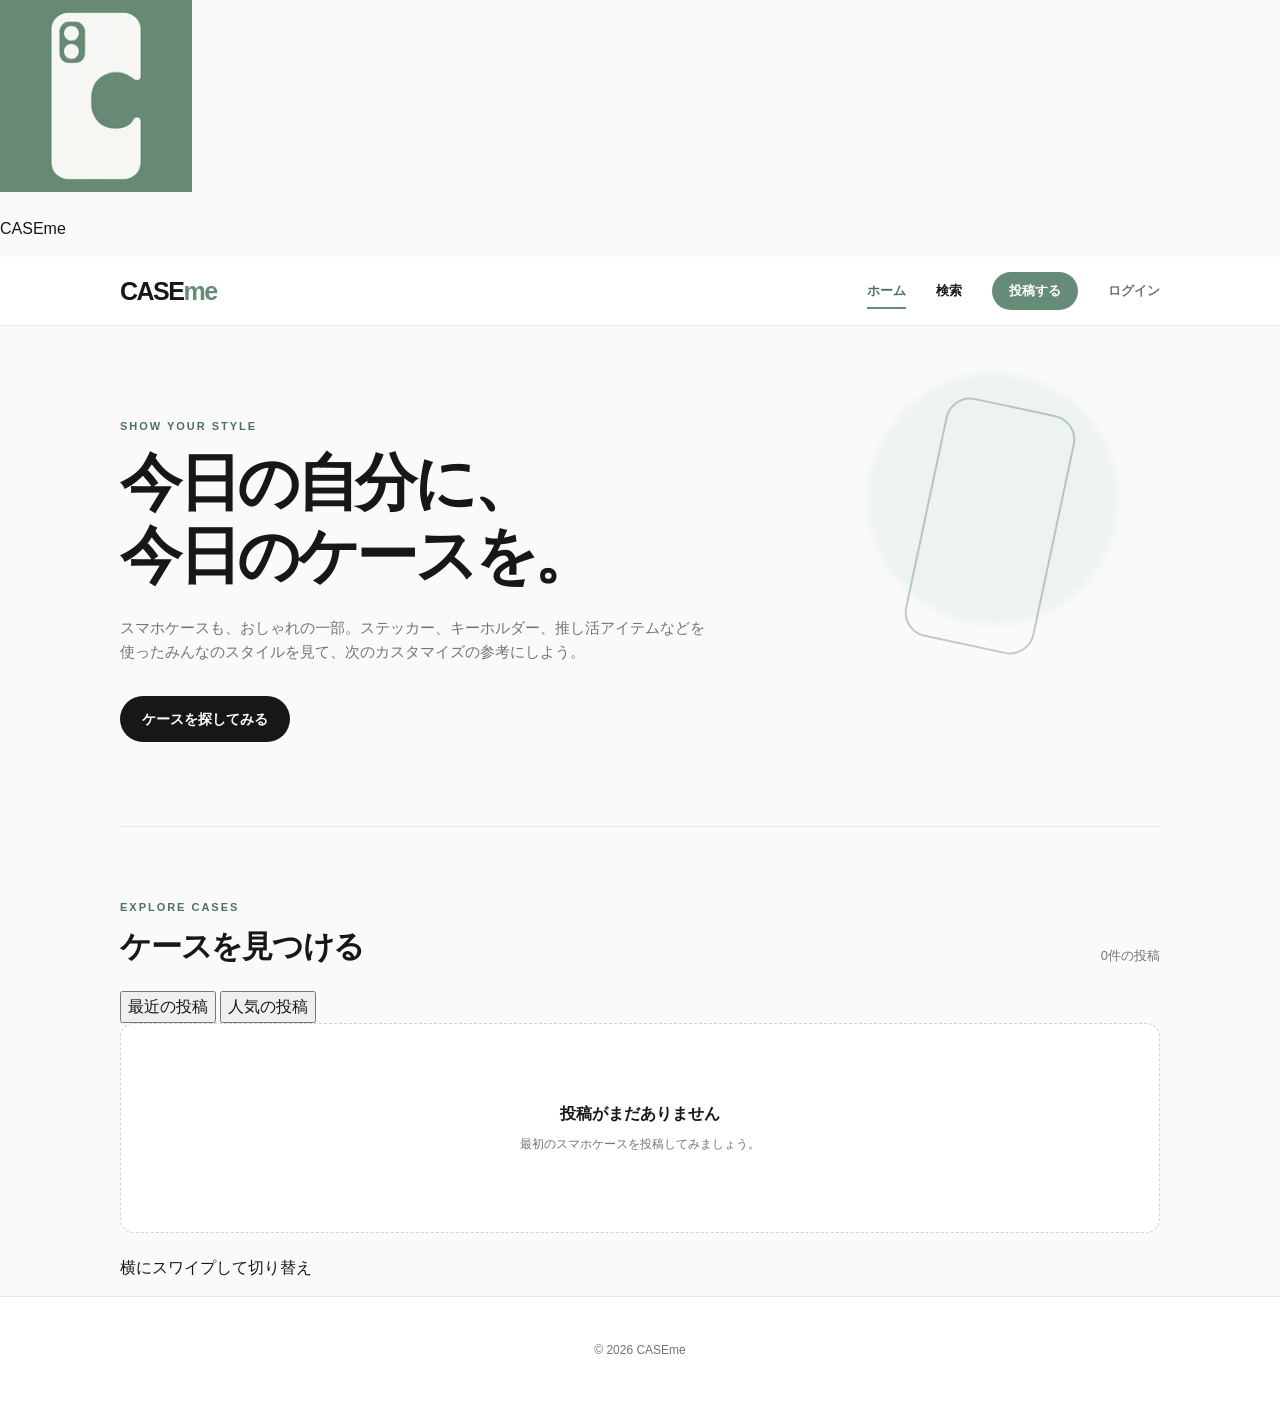
==== index.html @ b5e11f64 "Update index.html for photo-first home and multiple images" ====
<!DOCTYPE html>
<html lang="ja">
<head>
  <meta charset="UTF-8">

  <!-- スマートフォンでも適切な大きさで表示するための設定 -->
  <meta name="viewport" content="width=device-width, initial-scale=1.0">

  <meta
    name="description"
    content="CASEmeは、カスタマイズしたスマホケースを投稿・共有できるサービスです。"
  >

  <title>CASEme | スマホケースを見つけよう</title>

  <meta name="theme-color" content="#6c8875">
  <link rel="icon" href="favicon.ico" sizes="any">
  <link rel="icon" type="image/png" sizes="32x32" href="caseme-icons/favicon-32.png">
  <link rel="apple-touch-icon" sizes="180x180" href="caseme-icons/apple-touch-icon.png">
  <link rel="manifest" href="site.webmanifest">

  <!-- デザインを設定するCSSファイルを読み込みます -->
  <link rel="stylesheet" href="style.css?v=5">
</head>

<body class="home-page">
  <div id="app-splash" class="app-splash" aria-hidden="true">
    <div class="app-splash-brand">
      <img
        class="app-splash-icon"
        src="caseme-icons/caseme-icon-192.png"
        alt=""
      >
      <p class="app-splash-logo">CASE<span>me</span></p>
    </div>
  </div>
<!-- ページ上部のヘッダー -->
  <header class="site-header">
    <div class="header-inner">

      <!-- ロゴリンク -->
      <a
        href="index.html"
        class="logo"
        aria-label="CASEme ホーム"
      >
        CASE<span>me</span>
      </a>

      <nav class="header-nav" aria-label="メインメニュー">
       <a href="index.html" aria-current="page">ホーム</a>
       <a href="search.html">検索</a>
        <a href="post.html" class="header-post-button">
          投稿する
        </a>

        <a
          href="profile.html"
          id="profile-link"
          class="profile-link"
          hidden
        >
          プロフィール
        </a>

        <!-- 通知メニュー -->
        <div
          id="header-notification-menu"
          class="header-notification-menu"
          hidden
        >
          <button
            type="button"
            id="header-notification-button"
            class="header-notification-button"
            aria-label="通知一覧を開く"
            aria-expanded="false"
          >
            <span class="notification-icon" aria-hidden="true">
              <svg class="bell-icon" xmlns="http://www.w3.org/2000/svg" viewBox="0 0 24 24" fill="none" stroke="currentColor" stroke-width="2" stroke-linecap="round" stroke-linejoin="round">
                <path d="M18 8A6 6 0 0 0 6 8c0 7-3 9-3 9h18s-3-2-3-9"></path>
                <path d="M13.73 21a2 2 0 0 1-3.46 0"></path>
              </svg>
            </span>
            <span id="notification-badge" class="notification-badge" hidden>0</span>
          </button>

          <div
            id="notification-dropdown"
            class="notification-dropdown"
          >
            <div class="notification-dropdown-header">
              <h2>通知</h2>
              <button
                type="button"
                id="notification-clear-button"
                class="notification-clear-button"
              >
                すべて既読にする
              </button>
            </div>
            <div id="notification-list" class="notification-list"></div>
            <p
              id="notification-status"
              class="notification-status"
              role="status"
              aria-live="polite"
            ></p>
          </div>
        </div>

        <div
  id="header-profile-menu"
  class="header-profile-menu"
  hidden
>
  <button
    type="button"
    id="header-profile-button"
    class="header-profile-button"
    aria-label="プロフィールメニューを開く"
    aria-expanded="false"
  >
    <span
      id="header-profile-avatar"
      class="header-profile-avatar"
      aria-hidden="true"
    >
      C
    </span>
  </button>

  <div
    id="header-profile-dropdown"
    class="header-profile-dropdown"
    hidden
  >
    <a id="header-my-profile-link" href="user.html">
      自分のプロフィール
    </a>

    <a href="profile.html">
      プロフィール変更
    </a>

    <a href="favorites.html">
      お気に入り一覧
    </a>

    <button
  type="button"
  id="header-menu-logout-button"
  class="header-menu-logout-button"
>
  ログアウト
</button>

  </div>
</div>

        <a
          href="auth.html"
          id="auth-link"
          class="auth-link"
        >
          ログイン
        </a>

        <button
          type="button"
          id="logout-button"
          class="logout-button"
          hidden
        >
          ログアウト
        </button>
      </nav>
    </div>
  </header>

  <main>
    <!-- サービスの紹介部分 -->
    <section class="hero">
      <div class="hero-content">
        <p class="hero-label">SHOW YOUR STYLE</p>

        <h1>
          今日の自分に、<br>
        今日のケースを。
        </h1>

        <p class="hero-description">
          スマホケースも、おしゃれの一部。ステッカー、キーホルダー、推し活アイテムなどを使ったみんなのスタイルを見て、次のカスタマイズの参考にしよう。
        </p>

        <a href="search.html" class="hero-button">ケースを探してみる</a>
      </div>
    </section>

    <!-- ハッシュタグの絞り込み部分 -->
    <section id="tags" class="tag-section">
      <div class="section-heading">
        <div>
          <p class="section-label">DISCOVER</p>
          <h2>ハッシュタグから探す</h2>
        </div>
      </div>


      <div class="tag-list" aria-label="ハッシュタグ一覧">
        <button type="button" class="tag-button active" data-tag="all">
          すべて
        </button>
      </div>

            <!-- キーワード検索 -->
      <div class="search-area">
        <label for="post-search" class="search-label">
          投稿を検索
        </label>

        <div class="search-input-wrapper">
          <span class="search-icon" aria-hidden="true">
            ⌕
          </span>

          <input
            type="search"
            id="post-search"
            class="post-search"
            placeholder="タイトル、タグ、機種、アイテムから検索"
            autocomplete="off"
          >

          <button
            type="button"
            id="clear-search-button"
            class="clear-search-button"
            aria-label="検索文字を消去"
            hidden
          >
            ×
          </button>
        </div>
      </div>

        <!-- 端末による絞り込み -->
      <div class="device-filter-area">
        <label for="device-filter">
          端末
        </label>

        <select
          id="device-filter"
          class="device-filter"
        >
          <option value="all">すべての端末</option>
          <option value="iPhone">iPhone</option>
          <option value="Android">Android</option>
          <option value="その他">その他</option>
        </select>
      </div>

    </section>

    <!-- 最近・人気の投稿を横に切り替えるホームフィード -->
    <section id="posts" class="posts-section home-feed-section">
      <div class="section-heading">
        <div>
          <p class="section-label">EXPLORE CASES</p>
          <h2>ケースを見つける</h2>
        </div>

        <div class="post-list-controls">
          <p class="post-count">0件の投稿</p>
        </div>
      </div>

      <div class="home-feed-tabs" role="tablist" aria-label="投稿の並び順">
        <button
          type="button"
          id="recent-feed-tab"
          class="home-feed-tab active"
          role="tab"
          aria-selected="true"
          aria-controls="recent-feed-panel"
        >
          最近の投稿
        </button>
        <button
          type="button"
          id="popular-feed-tab"
          class="home-feed-tab"
          role="tab"
          aria-selected="false"
          aria-controls="popular-feed-panel"
        >
          人気の投稿
        </button>
      </div>

      <div id="home-feed-carousel" class="home-feed-carousel">
        <section
          id="recent-feed-panel"
          class="home-feed-panel"
          role="tabpanel"
          aria-labelledby="recent-feed-tab"
        >
          <div class="post-grid"></div>

          <div
            id="empty-post-message"
            class="empty-post-message"
            hidden
          >
            <p class="empty-post-title">投稿がまだありません</p>
            <p class="empty-post-description">
              最初のスマホケースを投稿してみましょう。
            </p>
          </div>
        </section>

        <section
          id="popular-feed-panel"
          class="home-feed-panel"
          role="tabpanel"
          aria-labelledby="popular-feed-tab"
        >
          <div id="popular-post-grid" class="post-grid popular-post-grid"></div>

          <p
            id="popular-posts-status"
            class="feed-status"
            role="status"
            aria-live="polite"
          ></p>
        </section>
      </div>

      <p class="home-feed-swipe-hint">
        横にスワイプして切り替え
      </p>
    </section>

    <!-- 投稿フォーム部分 -->
    <section id="post-form" class="form-section">
      <div class="section-heading">
        <div>
          <p class="section-label">SHARE YOUR CASE</p>
          <h2>スマホケースを投稿する</h2>
        </div>
      </div>

      <p class="form-introduction">
  あなたのスマホケースと、カスタマイズの情報を共有しましょう。
</p>

<form id="case-form" class="case-form">
  <!-- 画像選択 -->
  <div class="form-group form-group-full">
    <label for="case-image">
      スマホケースの画像（最大5枚）
      <span class="required-label">必須</span>
    </label>

    <div class="image-upload-area">
  <input
    type="file"
    id="case-image"
    name="caseImage"
    accept="image/png, image/jpeg, image/webp"
    multiple
    required
  >

  <!-- 選択した画像をここに表示します -->
  <div id="image-preview-area" class="image-preview-area">
    <p id="image-preview-message">
      選択した画像がここに表示されます
    </p>

    <div
      id="image-preview-list"
      class="image-preview-list"
      hidden
    ></div>
  </div>
</div>

<p class="input-note">
  JPG、PNG、WebP形式を最大5枚まで選択できます。1枚目が一覧の表紙になります。
  自分で撮影した画像など、投稿する権利のある画像を使用してください。
</p>
  </div>

  <!-- タイトル -->
  <div class="form-group form-group-full">
    <label for="case-title">
      投稿タイトル
      <span class="required-label">必須</span>
    </label>

    <input
      type="text"
      id="case-title"
      name="caseTitle"
      placeholder="例：好きな写真を挟んだクリアケース"
      maxlength="50"
      required
    >
  </div>

  <!-- 説明文 -->
  <div class="form-group form-group-full">
    <label for="case-description">
      ケースの説明
    </label>

    <textarea
      id="case-description"
      name="caseDescription"
      rows="5"
      placeholder="ケースのテーマや、こだわったところを書いてください"
      maxlength="500"
    ></textarea>
  </div>

  <!-- ハッシュタグ -->
<div class="form-group form-group-full">
  <label for="tag-input">
    ハッシュタグ
  </label>

  <!-- 追加済みのハッシュタグを表示する場所 -->
  <div
    id="selected-tags"
    class="selected-tags"
    aria-live="polite"
  ></div>

  <!-- 新しいハッシュタグの入力欄 -->
  <div class="tag-input-row">
    <span class="tag-input-symbol">#</span>

    <input
      type="text"
      id="tag-input"
      name="tagInput"
      placeholder="例：推し活、シンプル、キャラクター"
      maxlength="30"
      autocomplete="off"
    >

    <button
      type="button"
      id="add-tag-button"
      class="add-tag-button"
    >
      追加
    </button>
  </div>

  <p class="input-note">
    タグを1つ入力して、Enterキーまたは「追加」を押してください。
    複数のタグを1つずつ追加できます。
  </p>
</div>

  <!-- 端末の種類 -->
  <div class="form-group">
    <label for="device-type">
      端末の種類
    </label>

    <select id="device-type" name="deviceType">
      <option value="">選択してください</option>
      <option value="iPhone">iPhone</option>
      <option value="Android">Android</option>
      <option value="その他">その他</option>
    </select>
  </div>

  <!-- 機種名 -->
  <div class="form-group">
    <label for="device-name">
      機種名
    </label>

    <input
      type="text"
      id="device-name"
      name="deviceName"
      placeholder="例：iPhone 16"
      maxlength="50"
    >
  </div>

  <!-- ケースの情報 -->
<fieldset class="item-fieldset form-group-full">
  <legend>ケースの情報</legend>

  <div class="item-fields">
    <div class="form-group">
      <label for="case-name">
        使用したケース
      </label>

      <input
        type="text"
        id="case-name"
        name="caseName"
        placeholder="例：クリアケース"
        maxlength="100"
      >
    </div>

    <div class="form-group">
      <label for="case-shop">
        ケースの購入場所
      </label>

      <input
        type="text"
        id="case-shop"
        name="caseShop"
        placeholder="例：Amazon、100円ショップ"
        maxlength="100"
      >
    </div>
  </div>
</fieldset>

<!-- ステッカーの情報 -->
<fieldset class="item-fieldset form-group-full">
  <legend>ステッカーの情報</legend>

  <div class="item-fields">
    <div class="form-group">
      <label for="sticker-name">
        使用したステッカー
      </label>

      <input
        type="text"
        id="sticker-name"
        name="stickerName"
        placeholder="例：キャラクターステッカー"
        maxlength="100"
      >
    </div>

    <div class="form-group">
      <label for="sticker-shop">
        ステッカーの購入場所
      </label>

      <input
        type="text"
        id="sticker-shop"
        name="stickerShop"
        placeholder="例：公式ショップ、雑貨店"
        maxlength="100"
      >
    </div>
  </div>
</fieldset>

<!-- キーホルダーの情報 -->
<fieldset class="item-fieldset form-group-full">
  <legend>キーホルダーの情報</legend>

  <div class="item-fields">
    <div class="form-group">
      <label for="keychain-name">
        使用したキーホルダー
      </label>

      <input
        type="text"
        id="keychain-name"
        name="keychainName"
        placeholder="例：アクリルキーホルダー"
        maxlength="100"
      >
    </div>

    <div class="form-group">
      <label for="keychain-shop">
        キーホルダーの購入場所
      </label>

      <input
        type="text"
        id="keychain-shop"
        name="keychainShop"
        placeholder="例：イベント会場、公式通販"
        maxlength="100"
      >
    </div>
  </div>
</fieldset>

<!-- その他の情報 -->
<div class="form-group form-group-full">
  <label for="other-items">
    その他のアイテム・備考
  </label>

  <textarea
    id="other-items"
    name="otherItems"
    rows="4"
    placeholder="ほかに使用したアイテムや、購入場所などを書いてください"
    maxlength="500"
  ></textarea>
</div>

  <!-- 投稿ボタン -->
  <div class="form-actions form-group-full">
  <div class="form-action-buttons">
    <button type="submit" class="submit-button">
      投稿する
    </button>

    <button
      type="button"
      id="cancel-edit-button"
      class="cancel-edit-button"
      hidden
    >
      編集をキャンセル
    </button>
  </div>

  <p
    class="form-status"
    id="form-status"
    aria-live="polite"
  ></p>
</div>
</form>
    </section>
  </main>

  <!-- 投稿詳細画面 -->
  <dialog id="post-detail-dialog" class="post-detail-dialog">
    <div class="detail-dialog-inner">
      <button
        type="button"
        id="detail-close-button"
        class="detail-close-button"
        aria-label="投稿詳細を閉じる"
      >
        ×
      </button>

      <div class="detail-layout">
        <!-- 詳細画像 -->
        <div class="detail-image-area">
          <img
            id="detail-image"
            class="detail-image"
            src=""
            alt=""
          >
        </div>

        <!-- 詳細情報 -->
        <div class="detail-content">
          <div id="detail-tags" class="detail-tags"></div>
          
          <h2 id="detail-title"></h2>

          <!-- 投稿者プロフィール -->
          <a
            id="detail-author"
            class="detail-author"
            href="user.html"
            aria-label="投稿者のプロフィールを見る"
            hidden
          >
            <div
              id="detail-author-avatar"
              class="detail-author-avatar"
              aria-hidden="true"
            >
              C
            </div>

  <div class="detail-author-text">
    <p
      id="detail-author-name"
      class="detail-author-name"
    ></p>

    <p
      id="detail-author-username"
      class="detail-author-username"
    ></p>
  </div>
</a>

          <p id="detail-device" class="detail-device"></p>

          <section class="detail-section">
            <h3>ケースの説明</h3>
            <p id="detail-description"></p>
          </section>

          <section
            id="detail-items-section"
            class="detail-section"
          >
            <h3>使用アイテム</h3>

            <dl class="detail-item-list">
              <div id="detail-case-row">
                <dt>ケース</dt>
                <dd id="detail-case"></dd>
              </div>

              <div id="detail-case-shop-row">
                <dt>ケースの購入場所</dt>
                <dd id="detail-case-shop"></dd>
              </div>

              <div id="detail-sticker-row">
                <dt>ステッカー</dt>
                <dd id="detail-sticker"></dd>
              </div>

              <div id="detail-sticker-shop-row">
                <dt>ステッカーの購入場所</dt>
                <dd id="detail-sticker-shop"></dd>
              </div>

              <div id="detail-keychain-row">
                <dt>キーホルダー</dt>
                <dd id="detail-keychain"></dd>
              </div>

              <div id="detail-keychain-shop-row">
                <dt>キーホルダーの購入場所</dt>
                <dd id="detail-keychain-shop"></dd>
              </div>

              <div id="detail-other-row">
                <dt>その他・備考</dt>
                <dd id="detail-other"></dd>
              </div>
            </dl>
          </section>

          <!-- 自分の投稿を管理するボタン -->
          <div class="detail-actions">
            <button
                type="button"
                id="edit-post-button"
                class="edit-post-button"
  >
                投稿を編集
                </button>

                <button
                    type="button"
                    id="delete-post-button"
                    class="delete-post-button"
  >
                     この投稿を削除
                    </button>
                </div>

        </div>
      </div>
    </div>
  </dialog>

  <!-- ページ下部 -->
  <footer class="site-footer">
    <p>&copy; 2026 CASEme</p>
  </footer>

  <!-- 動きを設定するJavaScriptファイルを読み込みます -->
  <!-- Supabase公式JavaScriptライブラリ -->
  <script src="https://cdn.jsdelivr.net/npm/@supabase/supabase-js@2"></script>

<!-- CASEmeのSupabase接続設定 -->
<script src="supabase-config.js"></script>

<!-- Supabaseの投稿処理 -->
<script src="supabase-posts.js"></script>

<script src="supabase-favorites.js"></script>

<script src="supabase-profiles.js"></script>

<!-- 通知機能の処理 -->
<script src="supabase-notifications.js"></script>

<!-- ヘッダーのログイン状態を管理 -->
<script src="auth-ui.js"></script>

<!-- ホームの「最近・人気」表示 -->
<script src="home-feed.js"></script>
<script src="splash-screen.js"></script>
<script src="multi-image-ui.js"></script>

<!-- CASEme本体の処理 -->
<script src="script.js"></script>

<!-- スマホ用固定下部ナビゲーション -->
<nav class="bottom-nav" aria-label="モバイルナビゲーション">
  <a href="index.html" id="bottom-nav-home" class="bottom-nav-item">
    <svg class="bottom-nav-icon" viewBox="0 0 24 24" fill="none" stroke="currentColor" stroke-width="2" stroke-linecap="round" stroke-linejoin="round">
      <path d="M3 9l9-7 9 7v11a2 2 0 0 1-2 2H5a2 2 0 0 1-2-2z"></path>
      <polyline points="9 22 9 12 15 12 15 22"></polyline>
    </svg>
    <span class="bottom-nav-label">ホーム</span>
  </a>
  <a href="search.html" id="bottom-nav-search" class="bottom-nav-item">
    <svg class="bottom-nav-icon" viewBox="0 0 24 24" fill="none" stroke="currentColor" stroke-width="2" stroke-linecap="round" stroke-linejoin="round">
      <circle cx="11" cy="11" r="8"></circle>
      <line x1="21" y1="21" x2="16.65" y2="16.65"></line>
    </svg>
    <span class="bottom-nav-label">検索</span>
  </a>
  <a href="post.html" id="bottom-nav-post" class="bottom-nav-item bottom-nav-center">
    <div class="bottom-nav-center-btn" aria-label="投稿する">
      <svg class="bottom-nav-center-icon" viewBox="0 0 24 24" fill="none" stroke="currentColor" stroke-width="2.5" stroke-linecap="round" stroke-linejoin="round">
        <line x1="12" y1="5" x2="12" y2="19"></line>
        <line x1="5" y1="12" x2="19" y2="12"></line>
      </svg>
    </div>
    <span class="bottom-nav-label">投稿する</span>
  </a>
  <a href="favorites.html" id="bottom-nav-favorites" class="bottom-nav-item">
    <svg class="bottom-nav-icon" viewBox="0 0 24 24" fill="none" stroke="currentColor" stroke-width="2" stroke-linecap="round" stroke-linejoin="round">
      <path d="M20.84 4.61a5.5 5.5 0 0 0-7.78 0L12 5.67l-1.06-1.06a5.5 5.5 0 0 0-7.78 7.78l1.06 1.06L12 21.23l7.78-7.78 1.06-1.06a5.5 5.5 0 0 0 0-7.78z"></path>
    </svg>
    <span class="bottom-nav-label">お気に入り</span>
  </a>
  <a href="auth.html" id="bottom-nav-profile" class="bottom-nav-item">
    <svg class="bottom-nav-icon" viewBox="0 0 24 24" fill="none" stroke="currentColor" stroke-width="2" stroke-linecap="round" stroke-linejoin="round">
      <path d="M20 21v-2a4 4 0 0 0-4-4H8a4 4 0 0 0-4 4v2"></path>
      <circle cx="12" cy="7" r="4"></circle>
    </svg>
    <span class="bottom-nav-label">プロフィール</span>
  </a>
</nav>

<script src="bottom-nav.js"></script>

</body>
</html>
---- style.css ----
/* =========================
   CASEme 基本設定
========================= */

:root {
  --background: #fafafa;
  --surface: #ffffff;
  --text-main: #171717;
  --text-sub: #737373;
  --border: #e7e7e7;

  /* パステル寄りの深緑 */
  --accent: #668b78;
  --accent-dark: #4f705f;
  --accent-light: #edf3ef;

  --shadow: 0 8px 28px rgba(20, 30, 25, 0.07);
}

* {
  box-sizing: border-box;
}

html {
  scroll-behavior: smooth;
  overflow-x: hidden;
}

body {
  margin: 0;
  color: var(--text-main);
  background-color: var(--background);
  font-family:
    -apple-system,
    BlinkMacSystemFont,
    "Segoe UI",
    "Hiragino Kaku Gothic ProN",
    "Yu Gothic",
    sans-serif;
  line-height: 1.6;
  overflow-x: hidden;
}

a {
  color: inherit;
  text-decoration: none;
}

button,
input,
textarea,
select {
  font: inherit;
}

button {
  color: inherit;
}

/* =========================
   ヘッダー
========================= */

.site-header {
  position: sticky;
  top: 0;
  z-index: 100;
  width: 100%;
  background-color: rgba(255, 255, 255, 0.94);
  border-bottom: 1px solid var(--border);
  backdrop-filter: blur(14px);
}

.header-inner {
  width: min(1040px, calc(100% - 40px));
  min-height: 68px;
  margin: 0 auto;
  display: flex;
  align-items: center;
  justify-content: space-between;
  gap: 32px;
}

.logo {
  font-size: 25px;
  font-weight: 800;
  letter-spacing: -0.06em;
}

.logo span {
  color: var(--accent);
}

.header-nav {
  display: flex;
  align-items: center;
  gap: 30px;
  color: var(--text-main);
  font-size: 13px;
  font-weight: 600;
}

.header-nav a {
  position: relative;
  transition: color 0.2s ease;
}

.header-nav a::after {
  content: "";
  position: absolute;
  right: 0;
  bottom: -7px;
  left: 0;
  height: 2px;
  background-color: var(--accent);
  transform: scaleX(0);
  transition: transform 0.2s ease;
}

.header-nav a:hover {
  color: var(--accent-dark);
}

.header-nav a:hover::after {
  transform: scaleX(1);
}

/* =========================
   メインビジュアル
========================= */

.hero {
  width: min(1040px, calc(100% - 40px));
  margin: 0 auto;
  padding: 92px 0 84px;
  position: relative;
  border-bottom: 1px solid var(--border);
  overflow: hidden;
}

.hero::before {
  content: "";
  position: absolute;
  top: 48px;
  right: 4%;
  width: 250px;
  height: 250px;
  background-color: var(--accent-light);
  border-radius: 50%;
  filter: blur(4px);
}

.hero::after {
  content: "";
  position: absolute;
  top: 78px;
  right: 10%;
  width: 128px;
  height: 240px;
  border: 2px solid rgba(102, 139, 120, 0.42);
  border-radius: 25px;
  transform: rotate(12deg);
}

.hero-content {
  max-width: 680px;
  position: relative;
  z-index: 1;
}

.hero-label,
.section-label {
  margin: 0 0 10px;
  color: var(--accent-dark);
  font-size: 11px;
  font-weight: 800;
  letter-spacing: 0.18em;
}

.hero h1 {
  margin: 0;
  font-size: clamp(38px, 5vw, 62px);
  line-height: 1.18;
  letter-spacing: -0.055em;
}

.hero-description {
  max-width: 590px;
  margin: 24px 0 32px;
  color: var(--text-sub);
  font-size: 15px;
}

.hero-button {
  min-height: 46px;
  padding: 0 22px;
  display: inline-flex;
  align-items: center;
  justify-content: center;
  color: #ffffff;
  background-color: var(--text-main);
  border-radius: 999px;
  font-size: 14px;
  font-weight: 700;
  transition:
    background-color 0.2s ease,
    transform 0.2s ease;
}

.hero-button:hover {
  background-color: var(--accent-dark);
  transform: translateY(-2px);
}

/* =========================
   共通セクション
========================= */

.tag-section,
.posts-section,
.form-section {
  width: min(1040px, calc(100% - 40px));
  margin: 72px auto 0;
}

.tag-section {
  overflow: hidden;
}

.section-heading {
  margin-bottom: 24px;
  display: flex;
  align-items: flex-end;
  justify-content: space-between;
  gap: 24px;
}

.section-heading h2 {
  margin: 0;
  font-size: clamp(24px, 3vw, 31px);
  line-height: 1.3;
  letter-spacing: -0.04em;
}

.post-count {
  margin: 0;
  color: var(--text-sub);
  font-size: 13px;
}

/* =========================
   ハッシュタグ
========================= */

.tag-list {
  display: flex;
  flex-wrap: wrap;
  gap: 9px;
}

.tag-button {
  min-height: 40px;
  padding: 7px 17px;
  cursor: pointer;
  color: #474747;
  background-color: var(--surface);
  border: 1px solid var(--border);
  border-radius: 999px;
  font-size: 13px;
  font-weight: 600;
  transition:
    color 0.2s ease,
    background-color 0.2s ease,
    border-color 0.2s ease;
}

.tag-button:hover {
  color: var(--accent-dark);
  background-color: var(--accent-light);
  border-color: #c8d8ce;
}

.tag-button.active {
  color: #ffffff;
  background-color: var(--accent);
  border-color: var(--accent);
}

.tag-list-toggle-button {
  min-height: 40px;
  padding: 7px 17px;
  cursor: pointer;
  color: var(--text-sub);
  background-color: transparent;
  border: 1px dashed var(--border);
  border-radius: 999px;
  font-size: 13px;
  font-weight: 600;
  transition: all 0.2s ease;
}

.tag-list-toggle-button:hover {
  color: var(--accent-dark);
  background-color: var(--accent-light);
  border: 1px solid var(--accent);
}

/* =========================
   投稿一覧
========================= */

.post-grid {
  display: grid;
  grid-template-columns: repeat(3, minmax(0, 1fr));
  gap: 28px 18px;
}

.post-card {
  overflow: hidden;
  background-color: var(--surface);
  border: 1px solid var(--border);
  border-radius: 14px;
  transition:
    transform 0.25s ease,
    box-shadow 0.25s ease;
}

.post-card:hover {
  transform: translateY(-3px);
  box-shadow: var(--shadow);
}

.post-image {
  width: 100%;
  aspect-ratio: 3 / 4;
  border-bottom: 1px solid var(--border);
  object-fit: cover;
}

.placeholder-image {
  display: flex;
  align-items: center;
  justify-content: center;
  color: rgba(255, 255, 255, 0.85);
  font-size: 10px;
  font-weight: 800;
  letter-spacing: 0.16em;
}

/* 仮画像も白黒と深緑を基調に変更 */
.placeholder-purple {
  background:
    radial-gradient(
      circle at 32% 24%,
      rgba(193, 215, 202, 0.9) 0,
      transparent 33%
    ),
    linear-gradient(145deg, #789783, #34463d);
}

.placeholder-blue {
  background:
    radial-gradient(
      circle at 72% 20%,
      rgba(228, 232, 229, 0.9) 0,
      transparent 31%
    ),
    linear-gradient(145deg, #8b9690, #3b403d);
}

.placeholder-green {
  background:
    radial-gradient(
      circle at 36% 34%,
      rgba(204, 222, 211, 0.9) 0,
      transparent 32%
    ),
    linear-gradient(145deg, #6e927e, #294238);
}

.post-content {
  padding: 16px;
}

.post-tags {
  display: flex;
  flex-wrap: wrap;
  gap: 7px;
  margin-bottom: 8px;
  color: var(--accent-dark);
  font-size: 11px;
  font-weight: 700;
}

.post-content h3 {
  min-height: 3.2em;
  margin: 0;
  font-size: 15px;
  line-height: 1.6;
  letter-spacing: -0.015em;
}

.device-name {
  margin: 9px 0 0;
  color: var(--text-sub);
  font-size: 12px;
}

/* =========================
   投稿フォームの仮表示
========================= */

.form-section {
  margin-bottom: 100px;
}

.form-introduction {
  margin: -10px 0 22px;
  color: var(--text-sub);
  font-size: 14px;
}

.form-placeholder {
  min-height: 170px;
  display: grid;
  place-items: center;
  color: var(--text-sub);
  background-color: var(--surface);
  border: 1px dashed #bfc9c3;
  border-radius: 14px;
  font-size: 14px;
  font-weight: 600;
}

/* =========================
   フッター
========================= */

.site-footer {
  padding: 32px 20px;
  color: var(--text-sub);
  background-color: var(--surface);
  border-top: 1px solid var(--border);
  text-align: center;
  font-size: 12px;
}

/* =========================
   タブレット対応
========================= */

@media (max-width: 850px) {
  .hero::before {
    right: -20px;
  }

  .hero::after {
    right: 2%;
  }

  .post-grid {
    grid-template-columns: repeat(2, minmax(0, 1fr));
  }
}

/* =========================
   スマートフォン対応
========================= */

@media (max-width: 600px) {
  body {
    padding-bottom: calc(72px + env(safe-area-inset-bottom));
  }

  .logo {
    font-size: 18px;
  }

  .header-inner {
    width: 100%;
    padding: 0 16px;
    min-height: 62px;
  }

  .header-nav {
    gap: 8px;
    font-size: 12px;
  }

  /* Hide top header navigation links and profile menu on mobile */
  .header-nav > a,
  #header-profile-menu {
    display: none !important;
  }

  .hero {
    width: calc(100% - 32px);
    padding: 32px 0 28px;
  }

  .hero::before {
    top: 38px;
    right: 10px;
    width: 100px;
    height: 100px;
    opacity: 0.5;
  }

  .hero::after {
    top: 48px;
    right: 15px;
    width: 50px;
    height: 100px;
    border-radius: 12px;
    opacity: 0.5;
  }

  .hero h1 {
    max-width: 330px;
    font-size: 36px;
  }

  .hero-description {
    max-width: 310px;
    font-size: 14px;
  }

  .tag-section,
  .posts-section,
  .form-section {
    width: calc(100% - 32px);
    margin-top: 56px;
  }

  .section-heading {
    align-items: flex-start;
  }

  .post-count {
    padding-top: 7px;
  }

  .tag-list {
    flex-wrap: nowrap;
    margin-right: -16px;
    padding-right: 16px;
    overflow-x: auto;
    scrollbar-width: none;
  }

  .tag-list::-webkit-scrollbar {
    display: none;
  }

  .tag-button {
    flex: 0 0 auto;
  }

  .post-grid {
    grid-template-columns: 1fr;
    max-width: none;
    margin: 0;
    gap: 24px;
  }

  .post-image {
    aspect-ratio: 4 / 3;
    object-fit: cover;
  }

  .post-content {
    padding: 16px;
  }

  .post-content h3 {
    font-size: 15px;
    margin: 8px 0;
    min-height: auto;
  }

  .post-tags {
    gap: 4px;
  }

  .post-tags span {
    font-size: 10px;
    padding: 2px 6px;
  }

  .device-name {
    font-size: 11px;
  }

  .like-button {
    font-size: 16px;
    width: 28px;
    height: 28px;
  }

  .form-section {
    margin-bottom: 70px;
  }
}
/* =========================
   投稿フォーム
========================= */

.case-form {
  padding: 32px;
  display: grid;
  grid-template-columns: repeat(2, minmax(0, 1fr));
  gap: 24px;
  background-color: var(--surface);
  border: 1px solid var(--border);
  border-radius: 16px;
}

.form-group {
  min-width: 0;
  display: flex;
  flex-direction: column;
  gap: 9px;
}

.form-group-full {
  grid-column: 1 / -1;
}

.form-group label {
  font-size: 13px;
  font-weight: 700;
}

.required-label {
  margin-left: 6px;
  padding: 3px 7px;
  color: var(--accent-dark);
  background-color: var(--accent-light);
  border-radius: 999px;
  font-size: 10px;
  font-weight: 700;
  vertical-align: 1px;
}

.form-group input,
.form-group textarea,
.form-group select {
  width: 100%;
  color: var(--text-main);
  background-color: #ffffff;
  border: 1px solid #dcdedc;
  border-radius: 10px;
  outline: none;
  transition:
    border-color 0.2s ease,
    box-shadow 0.2s ease;
}

.form-group input,
.form-group select {
  min-height: 48px;
  padding: 0 14px;
}

.form-group textarea {
  min-height: 130px;
  padding: 13px 14px;
  line-height: 1.7;
  resize: vertical;
}

.form-group input[type="file"] {
  min-height: auto;
  padding: 13px;
  color: var(--text-sub);
  background-color: var(--background);
  cursor: pointer;
}

.form-group input[type="file"]::file-selector-button {
  margin-right: 12px;
  padding: 9px 14px;
  color: #ffffff;
  background-color: var(--text-main);
  border: 0;
  border-radius: 8px;
  cursor: pointer;
  font-weight: 700;
}

.form-group input:focus,
.form-group textarea:focus,
.form-group select:focus {
  border-color: var(--accent);
  box-shadow: 0 0 0 3px rgba(102, 139, 120, 0.14);
}

.form-group input::placeholder,
.form-group textarea::placeholder {
  color: #a2a2a2;
}

.input-note {
  margin: 0;
  color: var(--text-sub);
  font-size: 11px;
}

.form-actions {
  display: flex;
  align-items: center;
  gap: 18px;
}

.submit-button {
  min-height: 46px;
  padding: 0 28px;
  color: #ffffff;
  background-color: var(--text-main);
  border: 0;
  border-radius: 999px;
  cursor: pointer;
  font-size: 14px;
  font-weight: 700;
  transition:
    background-color 0.2s ease,
    transform 0.2s ease;
}

.submit-button:hover {
  background-color: var(--accent-dark);
  transform: translateY(-2px);
}

.submit-button:active {
  transform: translateY(0);
}

.form-status {
  margin: 0;
  color: var(--accent-dark);
  font-size: 13px;
  font-weight: 700;
}

/* スマートフォンでフォームを縦一列にします */
@media (max-width: 600px) {
  .case-form {
    padding: 22px 18px;
    grid-template-columns: 1fr;
    gap: 21px;
  }

  .form-group,
  .form-group-full {
    grid-column: 1;
  }

  .form-actions {
    align-items: flex-start;
    flex-direction: column;
  }

  .submit-button {
    width: 100%;
  }
}
/* =========================
   画像選択・プレビュー
========================= */

.image-upload-area {
  display: grid;
  grid-template-columns: minmax(220px, 0.7fr) minmax(280px, 1.3fr);
  gap: 20px;
  align-items: stretch;
}

.image-upload-area input[type="file"] {
  height: 100%;
  min-height: 180px;
  display: flex;
  align-items: center;
  background-color: var(--background);
  border: 1px dashed #bdc7c1;
}

.image-preview-area {
  min-height: 260px;
  overflow: hidden;
  display: grid;
  place-items: center;
  position: relative;
  color: var(--text-sub);
  background-color: #f4f6f4;
  border: 1px dashed #bdc7c1;
  border-radius: 12px;
  text-align: center;
}

.image-preview-area p {
  margin: 0;
  padding: 24px;
  font-size: 12px;
}

.image-preview {
  width: 100%;
  height: 100%;
  max-height: 500px;
  display: block;
  object-fit: contain;
  background-color: #f0f1f0;
}

/* hidden属性がある画像を確実に非表示にします */
.image-preview[hidden] {
  display: none;
}

@media (max-width: 700px) {
  .image-upload-area {
    grid-template-columns: 1fr;
  }

  .image-upload-area input[type="file"] {
    min-height: auto;
  }

  .image-preview-area {
    min-height: 230px;
  }
}
/* =========================
   投稿フォームのタグ入力
========================= */

.selected-tags {
  min-height: 0;
  display: flex;
  flex-wrap: wrap;
  gap: 8px;
}

/* タグが追加されたときだけ余白を作ります */
.selected-tags:not(:empty) {
  margin-bottom: 3px;
}

.selected-tag {
  min-height: 34px;
  padding: 5px 7px 5px 12px;
  display: inline-flex;
  align-items: center;
  gap: 7px;
  color: var(--accent-dark);
  background-color: var(--accent-light);
  border: 1px solid #d1dfd6;
  border-radius: 999px;
  font-size: 12px;
  font-weight: 700;
}

.remove-tag-button {
  width: 23px;
  height: 23px;
  padding: 0;
  display: grid;
  place-items: center;
  color: var(--accent-dark);
  background-color: rgba(255, 255, 255, 0.72);
  border: 0;
  border-radius: 50%;
  cursor: pointer;
  font-size: 16px;
  line-height: 1;
  transition:
    color 0.2s ease,
    background-color 0.2s ease;
}

.remove-tag-button:hover {
  color: #ffffff;
  background-color: var(--accent-dark);
}

.tag-input-row {
  display: grid;
  grid-template-columns: auto minmax(0, 1fr) auto;
  align-items: center;
  overflow: hidden;
  background-color: #ffffff;
  border: 1px solid #dcdedc;
  border-radius: 10px;
  transition:
    border-color 0.2s ease,
    box-shadow 0.2s ease;
}

.tag-input-row:focus-within {
  border-color: var(--accent);
  box-shadow: 0 0 0 3px rgba(102, 139, 120, 0.14);
}

.tag-input-symbol {
  padding-left: 14px;
  color: var(--accent-dark);
  font-size: 15px;
  font-weight: 800;
}

/* 既存の入力欄の枠を、この部分だけ取り除きます */
.form-group .tag-input-row input {
  min-width: 0;
  border: 0;
  border-radius: 0;
  box-shadow: none;
}

.form-group .tag-input-row input:focus {
  border: 0;
  box-shadow: none;
}

.add-tag-button {
  min-height: 36px;
  margin-right: 6px;
  padding: 0 15px;
  color: #ffffff;
  background-color: var(--accent);
  border: 0;
  border-radius: 8px;
  cursor: pointer;
  font-size: 12px;
  font-weight: 700;
  transition:
    background-color 0.2s ease,
    transform 0.2s ease;
}

.add-tag-button:hover {
  background-color: var(--accent-dark);
}

.add-tag-button:active {
  transform: scale(0.97);
}

@media (max-width: 600px) {
  .add-tag-button {
    padding: 0 12px;
  }
}

/* =========================
   アイテム情報入力欄
========================= */

.item-fieldset {
  min-width: 0;
  margin: 4px 0 0;
  padding: 24px;
  background-color: #fafbfa;
  border: 1px solid var(--border);
  border-radius: 13px;
}

.item-fieldset legend {
  padding: 0 9px;
  color: var(--accent-dark);
  font-size: 13px;
  font-weight: 800;
}

.item-fields {
  display: grid;
  grid-template-columns: repeat(2, minmax(0, 1fr));
  gap: 20px;
}

@media (max-width: 700px) {
  .item-fieldset {
    padding: 20px 17px;
  }

  .item-fields {
    grid-template-columns: 1fr;
    gap: 18px;
  }
}

/* =========================
   投稿詳細画面
========================= */

.post-detail-dialog {
  width: min(960px, calc(100% - 40px));
  max-height: calc(100vh - 40px);
  margin: auto;
  padding: 0;
  overflow: hidden;
  color: var(--text-main);
  background-color: var(--surface);
  border: 0;
  border-radius: 18px;
  z-index: 2000;
  box-shadow: 0 24px 70px rgba(20, 30, 25, 0.2);
}

.post-detail-dialog::backdrop {
  background-color: rgba(15, 18, 16, 0.68);
  backdrop-filter: blur(3px);
}

.detail-dialog-inner {
  max-height: calc(100vh - 40px);
  overflow-y: auto;
  position: relative;
}

.detail-close-button {
  width: 38px;
  height: 38px;
  padding: 0;
  display: grid;
  place-items: center;
  position: absolute;
  top: 15px;
  right: 15px;
  z-index: 2;
  color: var(--text-main);
  background-color: rgba(255, 255, 255, 0.92);
  border: 1px solid var(--border);
  border-radius: 50%;
  cursor: pointer;
  font-size: 23px;
  line-height: 1;
  box-shadow: 0 4px 14px rgba(20, 30, 25, 0.1);
  transition:
    color 0.2s ease,
    background-color 0.2s ease;
}

.detail-close-button:hover {
  color: #ffffff;
  background-color: var(--accent-dark);
}

.detail-layout {
  display: grid;
  grid-template-columns: minmax(0, 1.05fr) minmax(340px, 0.95fr);
}

.detail-image-area {
  min-height: 650px;
  display: grid;
  place-items: center;
  background-color: #f1f3f1;
}

.detail-image {
  width: 100%;
  height: 100%;
  max-height: 760px;
  display: block;
  object-fit: contain;
}

.detail-content {
  padding: 52px 38px 42px;
}

.detail-tags {
  display: flex;
  flex-wrap: wrap;
  gap: 7px;
  margin-bottom: 12px;
  color: var(--accent-dark);
  font-size: 12px;
  font-weight: 700;
}

.detail-content > h2 {
  margin: 0;
  font-size: clamp(24px, 3vw, 34px);
  line-height: 1.35;
  letter-spacing: -0.04em;
}

.detail-device {
  margin: 12px 0 30px;
  color: var(--text-sub);
  font-size: 13px;
}

.detail-section {
  padding-top: 24px;
  border-top: 1px solid var(--border);
}

.detail-section + .detail-section {
  margin-top: 24px;
}

.detail-section h3 {
  margin: 0 0 13px;
  color: var(--accent-dark);
  font-size: 13px;
}

.detail-section > p {
  margin: 0;
  color: #454545;
  font-size: 14px;
  line-height: 1.9;
  white-space: pre-wrap;
}

.detail-item-list {
  margin: 0;
}

.detail-item-list > div {
  padding: 12px 0;
  display: grid;
  grid-template-columns: 130px minmax(0, 1fr);
  gap: 14px;
  border-bottom: 1px solid var(--border);
}

.detail-item-list > div:last-child {
  border-bottom: 0;
}

.detail-item-list dt {
  color: var(--text-sub);
  font-size: 11px;
  font-weight: 700;
}

.detail-item-list dd {
  margin: 0;
  font-size: 13px;
  overflow-wrap: anywhere;
}

/* JavaScriptで空欄の項目を非表示にします */
.detail-item-list > div[hidden],
.detail-section[hidden] {
  display: none;
}

/* 投稿カードをクリックできることが分かるようにします */
.post-card {
  cursor: pointer;
}

@media (max-width: 750px) {
  .post-detail-dialog {
    width: calc(100% - 20px);
    max-height: calc(100vh - 20px);
    border-radius: 15px;
  }

  .detail-dialog-inner {
    max-height: calc(100vh - 20px);
  }

  .detail-layout {
    grid-template-columns: 1fr;
  }

  .detail-image-area {
    min-height: 0;
  }

  .detail-image {
    max-height: 520px;
    aspect-ratio: 4 / 5;
  }

  .detail-content {
    padding: 30px 22px 34px;
  }

  .detail-item-list > div {
    grid-template-columns: 1fr;
    gap: 3px;
  }
}

/* 詳細を開ける投稿だけクリック可能にします */
.post-card:not(.user-post-card) {
  cursor: default;
}

/* =========================
   投稿管理ボタン
========================= */

.detail-actions {
  margin-top: 30px;
  padding-top: 24px;
  display: flex;
  justify-content: flex-end;
  border-top: 1px solid var(--border);
}

.delete-post-button {
  min-height: 40px;
  padding: 0 16px;
  color: #7c5454;
  background-color: #ffffff;
  border: 1px solid #ddcccc;
  border-radius: 9px;
  cursor: pointer;
  font-size: 12px;
  font-weight: 700;
  transition:
    color 0.2s ease,
    background-color 0.2s ease,
    border-color 0.2s ease;
}

.delete-post-button:hover {
  color: #ffffff;
  background-color: #a94f4f;
  border-color: #a94f4f;
}

.delete-post-button:focus-visible {
  outline: 3px solid rgba(169, 79, 79, 0.2);
  outline-offset: 2px;
}

@media (max-width: 600px) {
  .delete-post-button {
    width: 100%;
  }
}

/* =========================
   投稿編集ボタン
========================= */

.detail-actions {
  gap: 10px;
}

.edit-post-button {
  min-height: 40px;
  padding: 0 18px;
  color: #ffffff;
  background-color: var(--accent);
  border: 1px solid var(--accent);
  border-radius: 9px;
  cursor: pointer;
  font-size: 12px;
  font-weight: 700;
  transition:
    background-color 0.2s ease,
    border-color 0.2s ease;
}

.edit-post-button:hover {
  background-color: var(--accent-dark);
  border-color: var(--accent-dark);
}

.edit-post-button:focus-visible {
  outline: 3px solid rgba(102, 139, 120, 0.2);
  outline-offset: 2px;
}

@media (max-width: 600px) {
  .detail-actions {
    flex-direction: column;
  }

  .edit-post-button {
    width: 100%;
  }
}

/* =========================
   お気に入りボタン
========================= */

.post-card-actions {
  margin-top: 9px;
  display: flex;
  align-items: center;
  justify-content: space-between;
  gap: 12px;
}

.post-card-actions .device-name {
  margin: 0;
}

.like-button {
  width: 35px;
  height: 35px;
  padding: 0;
  display: grid;
  place-items: center;
  flex: 0 0 auto;
  color: var(--text-main);
  background-color: transparent;
  border: 1px solid transparent;
  border-radius: 50%;
  cursor: pointer;
  font-size: 23px;
  line-height: 1;
  transition:
    color 0.2s ease,
    background-color 0.2s ease,
    transform 0.2s ease;
}

.like-button:hover {
  color: var(--accent-dark);
  background-color: var(--accent-light);
  transform: scale(1.08);
}

.like-button.active {
  color: var(--accent-dark);
  background-color: var(--accent-light);
}

.like-button:active {
  transform: scale(0.92);
}

.like-button:focus-visible {
  outline: 3px solid rgba(102, 139, 120, 0.2);
  outline-offset: 2px;
}

/* =========================
   お気に入り一覧切り替え
========================= */

.post-list-controls {
  display: flex;
  align-items: center;
  gap: 14px;
}

.favorite-filter-button {
  min-height: 38px;
  padding: 0 15px;
  color: var(--text-main);
  background-color: var(--surface);
  border: 1px solid var(--border);
  border-radius: 999px;
  cursor: pointer;
  font-size: 12px;
  font-weight: 700;
  transition:
    color 0.2s ease,
    background-color 0.2s ease,
    border-color 0.2s ease;
}

.favorite-filter-button:hover {
  color: var(--accent-dark);
  background-color: var(--accent-light);
  border-color: #c8d8ce;
}

.favorite-filter-button.active {
  color: #ffffff;
  background-color: var(--accent);
  border-color: var(--accent);
}

@media (max-width: 600px) {
  .section-heading {
    flex-wrap: wrap;
  }

  .post-list-controls {
    width: 100%;
    justify-content: space-between;
  }
}

/* =========================
   キーワード検索
========================= */

.search-area {
  max-width: 560px;
  margin-top: 22px;
}

.search-label {
  display: block;
  margin-bottom: 8px;
  font-size: 12px;
  font-weight: 700;
}

.search-input-wrapper {
  display: grid;
  grid-template-columns: auto minmax(0, 1fr) auto;
  align-items: center;
  overflow: hidden;
  background-color: var(--surface);
  border: 1px solid var(--border);
  border-radius: 12px;
  transition:
    border-color 0.2s ease,
    box-shadow 0.2s ease;
}

.search-input-wrapper:focus-within {
  border-color: var(--accent);
  box-shadow: 0 0 0 3px rgba(102, 139, 120, 0.14);
}

.search-icon {
  padding-left: 15px;
  color: var(--text-sub);
  font-size: 21px;
  line-height: 1;
}

.post-search {
  width: 100%;
  min-width: 0;
  min-height: 48px;
  padding: 0 12px;
  color: var(--text-main);
  background-color: transparent;
  border: 0;
  outline: none;
  font-size: 13px;
}

.post-search::placeholder {
  color: #999e9a;
}

.post-search::-webkit-search-cancel-button {
  display: none;
}

.clear-search-button {
  width: 30px;
  height: 30px;
  margin-right: 8px;
  padding: 0;
  place-items: center;
  color: var(--text-sub);
  background-color: var(--accent-light);
  border: 0;
  border-radius: 50%;
  cursor: pointer;
  font-size: 18px;
  line-height: 1;
}

.clear-search-button:not([hidden]) {
  display: grid;
}

.clear-search-button:hover {
  color: #ffffff;
  background-color: var(--accent-dark);
}

.clear-search-button[hidden] {
  display: none;
}

@media (max-width: 600px) {
  .search-area {
    max-width: none;
  }

  .post-search {
    font-size: 16px;
  }
}

/* =========================
   端末フィルター
========================= */

.device-filter-area {
  max-width: 240px;
  margin-top: 18px;
}

.device-filter-area label {
  display: block;
  margin-bottom: 8px;
  font-size: 12px;
  font-weight: 700;
}

.device-filter {
  width: 100%;
  min-height: 45px;
  padding: 0 40px 0 14px;
  color: var(--text-main);
  background-color: var(--surface);
  border: 1px solid var(--border);
  border-radius: 11px;
  outline: none;
  cursor: pointer;
  font-size: 13px;
  transition:
    border-color 0.2s ease,
    box-shadow 0.2s ease;
}

.device-filter:focus {
  border-color: var(--accent);
  box-shadow: 0 0 0 3px rgba(102, 139, 120, 0.14);
}

@media (max-width: 600px) {
  .device-filter-area {
    max-width: none;
  }

  .device-filter {
    font-size: 16px;
  }
}

/* =========================
   検索結果0件の表示
========================= */

.empty-post-message {
  min-height: 210px;
  padding: 40px 24px;
  place-items: center;
  align-content: center;
  background-color: var(--surface);
  border: 1px dashed #cdd5d0;
  border-radius: 14px;
  text-align: center;
}

.empty-post-message:not([hidden]) {
  display: grid;
}

.empty-post-message[hidden] {
  display: none;
}

.empty-post-title {
  margin: 0;
  color: var(--text-main);
  font-size: 16px;
  font-weight: 700;
}

.empty-post-description {
  margin: 8px 0 0;
  color: var(--text-sub);
  font-size: 12px;
}

/* =========================
   編集キャンセルボタン
========================= */

.form-action-buttons {
  display: flex;
  align-items: center;
  gap: 10px;
}

.cancel-edit-button {
  min-height: 46px;
  padding: 0 21px;
  color: var(--text-sub);
  background-color: #ffffff;
  border: 1px solid var(--border);
  border-radius: 999px;
  cursor: pointer;
  font-size: 13px;
  font-weight: 700;
  transition:
    color 0.2s ease,
    background-color 0.2s ease,
    border-color 0.2s ease;
}

.cancel-edit-button:hover {
  color: var(--accent-dark);
  background-color: var(--accent-light);
  border-color: #c8d8ce;
}

.cancel-edit-button[hidden] {
  display: none;
}

@media (max-width: 600px) {
  .form-action-buttons {
    width: 100%;
    flex-direction: column;
  }

  .cancel-edit-button {
    width: 100%;
  }
}

/* =========================
   投稿専用ページ
========================= */

/* 投稿ページではホーム用の内容を非表示にします */
.post-page .hero,
.post-page .tag-section,
.post-page .posts-section {
  display: none;
}

.post-page main {
  min-height: calc(100vh - 133px);
}

.post-page .form-section {
  margin-top: 56px;
}

.post-page .form-section > .section-heading {
  padding-bottom: 22px;
  border-bottom: 1px solid var(--border);
}

/* 現在開いているメニューを表します */
.header-nav a[aria-current="page"] {
  color: var(--accent-dark);
}

.header-nav a[aria-current="page"]::after {
  transform: scaleX(1);
}

@media (max-width: 600px) {
  .post-page .form-section {
    margin-top: 38px;
  }
}

/* ホーム画面では投稿フォームを非表示にします */
.home-page .form-section {
  display: none;
}

/* =========================
   ヘッダーの投稿ボタン
========================= */

.header-nav .header-post-button {
  min-height: 38px;
  padding: 0 17px;
  display: inline-flex;
  align-items: center;
  justify-content: center;
  color: #ffffff;
  background-color: var(--accent);
  border-radius: 999px;
}

.header-nav .header-post-button:hover {
  color: #ffffff;
  background-color: var(--accent-dark);
}

.header-nav .header-post-button::after {
  display: none;
}

.header-nav .header-post-button[aria-current="page"] {
  color: #ffffff;
  background-color: var(--accent-dark);
}

@media (max-width: 600px) {
  .header-nav .header-post-button {
    min-height: 36px;
    padding: 0 14px;
  }
}

/* =========================
   ログイン・新規登録ページ
========================= */

.auth-page {
  min-height: 100vh;
  display: flex;
  flex-direction: column;
}

.auth-main {
  width: min(100% - 40px, 520px);
  margin: 0 auto;
  padding: 64px 0 80px;
  flex: 1;
}

.auth-card {
  padding: 38px;
  background-color: var(--surface);
  border: 1px solid var(--border);
  border-radius: 18px;
  box-shadow: var(--shadow);
}

.auth-heading {
  margin-bottom: 28px;
}

.auth-heading h1 {
  margin: 0;
  font-size: clamp(26px, 5vw, 36px);
  line-height: 1.35;
  letter-spacing: -0.04em;
}

.auth-heading > p:last-child {
  margin: 13px 0 0;
  color: var(--text-sub);
  font-size: 13px;
}

.auth-tabs {
  margin-bottom: 28px;
  padding: 4px;
  display: grid;
  grid-template-columns: repeat(2, 1fr);
  background-color: var(--background);
  border-radius: 11px;
}

.auth-tab {
  min-height: 42px;
  padding: 0 12px;
  color: var(--text-sub);
  background-color: transparent;
  border: 0;
  border-radius: 8px;
  cursor: pointer;
  font-size: 13px;
  font-weight: 700;
}

.auth-tab.active {
  color: var(--text-main);
  background-color: var(--surface);
  box-shadow: 0 2px 8px rgba(20, 30, 25, 0.08);
}

.auth-form {
  display: grid;
  gap: 21px;
}

.auth-form[hidden] {
  display: none;
}

.auth-submit-button {
  min-height: 48px;
  margin-top: 4px;
  color: #ffffff;
  background-color: var(--accent);
  border: 0;
  border-radius: 999px;
  cursor: pointer;
  font-size: 14px;
  font-weight: 700;
  transition:
    background-color 0.2s ease,
    transform 0.2s ease;
}

.auth-submit-button:hover {
  background-color: var(--accent-dark);
  transform: translateY(-1px);
}

.auth-submit-button:disabled {
  cursor: wait;
  opacity: 0.65;
  transform: none;
}

.auth-notice {
  margin: -8px 0 0;
  color: var(--text-sub);
  font-size: 11px;
  text-align: center;
}

.auth-status {
  min-height: 1.6em;
  margin: -8px 0 0;
  color: var(--accent-dark);
  font-size: 12px;
  font-weight: 700;
  text-align: center;
}

.auth-status.error {
  color: #a94f4f;
}

@media (max-width: 600px) {
  .auth-main {
    width: calc(100% - 28px);
    padding: 38px 0 60px;
  }

  .auth-card {
    padding: 28px 20px;
    border-radius: 15px;
    box-shadow: none;
  }
}

/* =========================
   ヘッダーの認証ボタン
========================= */

.header-nav .auth-link {
  color: var(--text-sub);
}

.header-nav .auth-link:hover {
  color: var(--accent-dark);
}

.logout-button {
  min-height: 36px;
  padding: 0 13px;
  color: var(--text-sub);
  background-color: transparent;
  border: 1px solid var(--border);
  border-radius: 999px;
  cursor: pointer;
  font-size: 12px;
  font-weight: 700;
  transition:
    color 0.2s ease,
    background-color 0.2s ease,
    border-color 0.2s ease;
}

.logout-button:hover {
  color: var(--accent-dark);
  background-color: var(--accent-light);
  border-color: #c8d8ce;
}

.logout-button[hidden] {
  display: none;
}

@media (max-width: 600px) {
  .header-nav {
    gap: 8px;
  }

  .logout-button {
    min-height: 34px;
    padding: 0 10px;
    font-size: 11px;
  }
}

/* =========================
   複数アイテム入力
========================= */

.multiple-item-fields {
  display: grid;
  gap: 20px;
}

.multiple-item-row {
  padding-right: 42px;
  position: relative;
}

.multiple-item-row + .multiple-item-row {
  padding-top: 20px;
  border-top: 1px solid var(--border);
}

.remove-item-button {
  width: 30px;
  height: 30px;
  padding: 0;
  display: grid;
  place-items: center;
  position: absolute;
  top: 7px;
  right: 0;
  color: var(--text-sub);
  background-color: #ffffff;
  border: 1px solid var(--border);
  border-radius: 50%;
  cursor: pointer;
  font-size: 18px;
  line-height: 1;
  transition:
    color 0.2s ease,
    background-color 0.2s ease,
    border-color 0.2s ease;
}

.multiple-item-row + .multiple-item-row
  .remove-item-button {
  top: 27px;
}

.remove-item-button:hover {
  color: #ffffff;
  background-color: #a94f4f;
  border-color: #a94f4f;
}

.remove-item-button[hidden] {
  display: none;
}

.multiple-item-fields + .input-note {
  margin-top: 13px;
}

@media (max-width: 700px) {
  .multiple-item-row {
    padding-right: 0;
    padding-top: 42px;
  }

  .multiple-item-row + .multiple-item-row {
    padding-top: 62px;
  }

  .remove-item-button,
  .multiple-item-row + .multiple-item-row
    .remove-item-button {
    top: 5px;
    right: 0;
  }

  .multiple-item-row + .multiple-item-row
    .remove-item-button {
    top: 25px;
  }
}

/* 複数アイテムを行ごとに表示します */
.detail-item-list dd {
  white-space: pre-wrap;
  line-height: 1.8;
}

/* =========================
   プロフィール画面
========================= */

.profile-page {
  min-height: 100vh;
  margin: 0;
  color: #171917;
  background:
    linear-gradient(
      180deg,
      #f3f7f4 0,
      #ffffff 360px
    );
}

.profile-header {
  position: sticky;
  top: 0;
  z-index: 20;
  width: 100%;
  border-bottom: 1px solid #e4e8e5;
  background: rgba(255, 255, 255, 0.92);
  backdrop-filter: blur(14px);
}

.profile-header-inner {
  width: min(1080px, calc(100% - 40px));
  min-height: 72px;
  margin: 0 auto;
  display: flex;
  align-items: center;
  justify-content: space-between;
  gap: 32px;
}

.profile-logo {
  color: #171917;
  font-size: 22px;
  font-weight: 750;
  line-height: 1;
  letter-spacing: -0.04em;
  text-decoration: none;
}

.profile-logo::after {
  content: "";
  display: inline-block;
  width: 8px;
  height: 8px;
  margin-left: 5px;
  border-radius: 50%;
  background: #7fa28b;
}

.profile-navigation {
  display: flex;
  align-items: center;
  gap: 22px;
}

.profile-navigation a {
  color: #5d635e;
  font-size: 14px;
  font-weight: 600;
  text-decoration: none;
}

.profile-navigation a:hover {
  color: #171917;
}

.profile-logout-button {
  padding: 9px 15px;
  border: 1px solid #d8ddd9;
  border-radius: 999px;
  color: #353a36;
  background: #ffffff;
  font: inherit;
  font-size: 13px;
  font-weight: 650;
  cursor: pointer;
}

.profile-logout-button:hover {
  border-color: #7fa28b;
  background: #f3f7f4;
}

.profile-main {
  width: min(760px, calc(100% - 40px));
  margin: 0 auto;
  padding: 72px 0 100px;
}

.profile-card {
  padding: 42px;
  border: 1px solid #e2e7e3;
  border-radius: 24px;
  background: rgba(255, 255, 255, 0.96);
  box-shadow: 0 20px 60px rgba(28, 45, 34, 0.07);
}

.profile-card-heading {
  display: flex;
  align-items: center;
  gap: 24px;
  padding-bottom: 32px;
  border-bottom: 1px solid #eaedea;
}

.profile-avatar-preview {
  width: 86px;
  height: 86px;
  flex: 0 0 86px;
  display: grid;
  place-items: center;
  border-radius: 50%;
  color: #ffffff;
  background:
    linear-gradient(
      145deg,
      #607d69,
      #91ad9a
    );
  font-size: 30px;
  font-weight: 750;
  text-transform: uppercase;
  box-shadow: 0 10px 28px rgba(63, 93, 72, 0.18);
}

.profile-eyebrow {
  margin: 0 0 7px;
  color: #708879;
  font-size: 11px;
  font-weight: 750;
  letter-spacing: 0.16em;
}

.profile-card-heading h1 {
  margin: 0;
  font-size: clamp(28px, 5vw, 38px);
  line-height: 1.2;
  letter-spacing: -0.04em;
}

.profile-heading-description {
  margin: 9px 0 0;
  color: #737974;
  font-size: 14px;
  line-height: 1.7;
}

.profile-form {
  margin-top: 34px;
  display: grid;
  gap: 28px;
}

.profile-form-field {
  display: grid;
  gap: 9px;
}

.profile-form-field label {
  color: #242824;
  font-size: 14px;
  font-weight: 700;
}

.required-label {
  margin-left: 6px;
  color: #65806d;
  font-size: 11px;
  font-weight: 700;
}

.profile-form input,
.profile-form textarea {
  width: 100%;
  box-sizing: border-box;
  border: 1px solid #d9dedb;
  border-radius: 12px;
  outline: none;
  color: #202320;
  background: #ffffff;
  font: inherit;
  font-size: 15px;
  transition:
    border-color 0.2s ease,
    box-shadow 0.2s ease;
}

.profile-form input {
  min-height: 48px;
  padding: 0 14px;
}

.profile-form textarea {
  min-height: 130px;
  padding: 13px 14px;
  line-height: 1.7;
  resize: vertical;
}

.profile-form input:focus,
.profile-form textarea:focus {
  border-color: #789482;
  box-shadow: 0 0 0 4px rgba(120, 148, 130, 0.13);
}

.profile-username-input {
  min-height: 48px;
  display: flex;
  align-items: center;
  border: 1px solid #d9dedb;
  border-radius: 12px;
  background: #ffffff;
  overflow: hidden;
}

.profile-username-input:focus-within {
  border-color: #789482;
  box-shadow: 0 0 0 4px rgba(120, 148, 130, 0.13);
}

.profile-username-input span {
  padding-left: 14px;
  color: #788079;
  font-weight: 650;
}

.profile-username-input input {
  min-width: 0;
  border: 0;
  box-shadow: none;
}

.profile-username-input input:focus {
  box-shadow: none;
}

.profile-field-note {
  margin: 0;
  color: #858b86;
  font-size: 12px;
  line-height: 1.6;
}

.profile-label-row {
  display: flex;
  justify-content: space-between;
  gap: 20px;
}

#profile-bio-count {
  color: #858b86;
  font-size: 12px;
}

.profile-form-actions {
  margin-top: 5px;
  display: flex;
  align-items: center;
  justify-content: flex-end;
  gap: 14px;
}

.profile-cancel-link {
  padding: 12px 16px;
  color: #646a65;
  font-size: 14px;
  font-weight: 650;
  text-decoration: none;
}

.profile-save-button {
  min-height: 46px;
  padding: 0 22px;
  border: 0;
  border-radius: 999px;
  color: #ffffff;
  background: #557262;
  font: inherit;
  font-size: 14px;
  font-weight: 700;
  cursor: pointer;
  box-shadow: 0 8px 20px rgba(63, 91, 72, 0.18);
}

.profile-save-button:hover {
  background: #476254;
}

.profile-save-button:disabled {
  cursor: wait;
  opacity: 0.65;
}

.profile-status {
  min-height: 24px;
  margin: 0;
  color: #557262;
  font-size: 13px;
  line-height: 1.6;
  text-align: right;
}

/* =========================
   プロフィール画面・スマホ
========================= */

@media (max-width: 640px) {
  body {
    padding-bottom: calc(72px + env(safe-area-inset-bottom));
  }

  .profile-header-inner {
    width: 100%;
    padding: 0 16px;
    min-height: 60px;
  }

  .profile-navigation {
    gap: 8px;
  }

  .profile-navigation a {
    display: none !important;
  }

  .profile-logout-button {
    padding: 6px 10px;
    font-size: 11px;
    display: block !important;
  }

  .profile-main {
    width: calc(100% - 32px);
    padding: 38px 0 70px;
  }

  .profile-card {
    padding: 26px 20px;
    border-radius: 19px;
  }

  .profile-card-heading {
    align-items: flex-start;
    gap: 17px;
    padding-bottom: 26px;
  }

  .profile-avatar-preview {
    width: 66px;
    height: 66px;
    flex-basis: 66px;
    font-size: 24px;
  }

  .profile-heading-description {
    font-size: 13px;
  }

  .profile-form {
    margin-top: 28px;
    gap: 24px;
  }

  .profile-form-actions {
    align-items: stretch;
    flex-direction: column-reverse;
  }

  .profile-cancel-link,
  .profile-save-button {
    width: 100%;
    box-sizing: border-box;
    text-align: center;
  }
}

/* =========================
   投稿詳細・投稿者プロフィール
========================= */

.detail-author {

  color: inherit;
  text-decoration: none;
  margin: 18px 0 22px;
  padding: 14px 16px;
  display: flex;
  align-items: center;
  gap: 12px;
  border: 1px solid #e4e8e5;
  border-radius: 14px;
  background: #f8faf8;
}

.detail-author:hover {
  border-color: #9aafa0;
  background: #f2f6f3;
}

.detail-author[hidden] {
  display: none;
}

.detail-author-avatar {
  width: 42px;
  height: 42px;
  flex: 0 0 42px;
  display: grid;
  place-items: center;
  border-radius: 50%;
  color: #ffffff;
  background:
    linear-gradient(
      145deg,
      #607d69,
      #91ad9a
    );
  font-size: 16px;
  font-weight: 750;
  text-transform: uppercase;
}

.detail-author-text {
  min-width: 0;
}

.detail-author-name {
  margin: 0;
  color: #202420;
  font-size: 14px;
  font-weight: 700;
  line-height: 1.4;
}

.detail-author-username {
  margin: 3px 0 0;
  color: #7b827c;
  font-size: 12px;
  line-height: 1.4;
}

/* =========================
   公開プロフィール画面
========================= */

.user-page {
  min-height: 100vh;
  margin: 0;
  color: #171917;
  background:
    linear-gradient(
      180deg,
      #f3f7f4 0,
      #ffffff 380px
    );
}

.user-main {
  width: min(1080px, calc(100% - 40px));
  margin: 0 auto;
  padding: 72px 0 100px;
}

.user-profile-card {
  padding: 42px;
  display: flex;
  align-items: center;
  gap: 28px;
  border: 1px solid #e2e7e3;
  border-radius: 24px;
  background: rgba(255, 255, 255, 0.96);
  box-shadow: 0 20px 60px rgba(28, 45, 34, 0.07);
}

.user-avatar {
  width: 104px;
  height: 104px;
  flex: 0 0 104px;
  display: grid;
  place-items: center;
  border-radius: 50%;
  color: #ffffff;
  background:
    linear-gradient(
      145deg,
      #607d69,
      #91ad9a
    );
  font-size: 36px;
  font-weight: 750;
  text-transform: uppercase;
  box-shadow: 0 12px 30px rgba(63, 93, 72, 0.2);
}

.user-profile-content {
  min-width: 0;
}

.user-profile-content h1 {
  margin: 0;
  font-size: clamp(28px, 5vw, 42px);
  line-height: 1.2;
  letter-spacing: -0.04em;
}

.user-username {
  margin: 7px 0 0;
  color: #718077;
  font-size: 14px;
  font-weight: 650;
}

.user-bio {
  max-width: 620px;
  margin: 18px 0 0;
  color: #606761;
  font-size: 15px;
  line-height: 1.8;
  white-space: pre-wrap;
}

.user-posts-section {
  margin-top: 70px;
}

.user-posts-heading {
  margin-bottom: 24px;
  display: flex;
  align-items: flex-end;
  justify-content: space-between;
  gap: 24px;
}

.user-posts-heading h2 {
  margin: 0;
  font-size: clamp(24px, 4vw, 32px);
  line-height: 1.3;
  letter-spacing: -0.03em;
}

#user-post-count {
  margin: 0;
  color: #788079;
  font-size: 14px;
  white-space: nowrap;
}

.user-post-grid {
  display: grid;
  grid-template-columns:
    repeat(3, minmax(0, 1fr));
  gap: 24px;
}

.user-post-card {
  border: 1px solid #e3e7e4;
  border-radius: 18px;
  background: #ffffff;
  overflow: hidden;
  box-shadow: 0 10px 30px rgba(28, 45, 34, 0.05);
}

.user-post-image {
  width: 100%;
  aspect-ratio: 3 / 4;
  display: block;
  object-fit: cover;
  background: #eff2ef;
}

.user-post-content {
  padding: 16px;
}

.user-post-tags {
  display: flex;
  flex-wrap: wrap;
  gap: 6px;
}

.user-post-tags span {
  color: #67806f;
  font-size: 11px;
  font-weight: 650;
}

.user-post-title {
  margin: 10px 0 0;
  color: #202420;
  font-size: 16px;
  line-height: 1.5;
}

.user-post-device {
  margin: 7px 0 0;
  color: #858b86;
  font-size: 12px;
}

.user-page-status {
  margin: 28px 0 0;
  color: #717872;
  font-size: 14px;
  line-height: 1.7;
  text-align: center;
}

/* =========================
   公開プロフィール・スマホ
========================= */

@media (max-width: 760px) {
  body {
    padding-bottom: calc(72px + env(safe-area-inset-bottom));
  }

  .user-main {
    width: calc(100% - 32px);
    padding: 38px 0 70px;
  }

  .user-profile-card {
    padding: 28px 22px;
    align-items: flex-start;
    gap: 18px;
    border-radius: 20px;
  }

  .user-avatar {
    width: 72px;
    height: 72px;
    flex-basis: 72px;
    font-size: 26px;
  }

  .user-bio {
    margin-top: 14px;
    font-size: 14px;
  }

  .user-posts-section {
    margin-top: 50px;
  }

  .user-post-grid {
    grid-template-columns: 1fr;
    max-width: none;
    margin: 0;
    gap: 24px;
  }

  .user-post-image {
    aspect-ratio: 4 / 3;
    object-fit: cover;
  }

  .user-post-content {
    padding: 16px;
  }
}

@media (max-width: 420px) {
  .user-profile-card {
    flex-direction: column;
  }
}

/* プロフィール画像のプレビュー中 */
.profile-avatar-preview.has-image {
  color: transparent;
  background-position: center;
  background-size: cover;
  background-repeat: no-repeat;
}

#profile-avatar-input {
  padding: 10px 12px;
  cursor: pointer;
}

#profile-avatar-input::file-selector-button {
  margin-right: 12px;
  padding: 8px 13px;
  border: 0;
  border-radius: 999px;
  color: #314538;
  background: #e9f0eb;
  font: inherit;
  font-size: 13px;
  font-weight: 650;
  cursor: pointer;
}

#profile-avatar-input::file-selector-button:hover {
  background: #dce8df;
}

/* 保存済みプロフィール画像 */
.detail-author-avatar.has-image,
.user-avatar.has-image {
  color: transparent;
  background-position: center;
  background-size: cover;
  background-repeat: no-repeat;
}

/* =========================
   ヘッダーのプロフィールメニュー
========================= */

.header-profile-menu {
  position: relative;
}

.header-profile-menu[hidden],
.header-profile-dropdown[hidden] {
  display: none;
}

.header-profile-button {
  width: 40px;
  height: 40px;
  padding: 0;
  border: 1px solid #dce4de;
  border-radius: 50%;
  background: #eef3ef;
  cursor: pointer;
  overflow: hidden;
  transition:
    transform 0.2s ease,
    border-color 0.2s ease;
}

.header-profile-button:hover {
  transform: translateY(-1px);
  border-color: #819b89;
}

.header-profile-button:focus-visible {
  outline: 3px solid rgba(95, 126, 105, 0.25);
  outline-offset: 2px;
}

.header-profile-avatar {
  width: 100%;
  height: 100%;
  display: grid;
  place-items: center;
  color: #ffffff;
  background:
    linear-gradient(145deg, #607d69, #91ad9a);
  background-position: center;
  background-size: cover;
  font-size: 14px;
  font-weight: 700;
}

.header-profile-avatar.has-image {
  color: transparent;
}

.header-profile-dropdown {
  position: absolute;
  top: calc(100% + 10px);
  right: 0;
  z-index: 50;
  min-width: 190px;
  padding: 8px;
  border: 1px solid #e0e5e1;
  border-radius: 14px;
  background: #ffffff;
  box-shadow: 0 16px 45px rgba(28, 45, 34, 0.14);
}

.header-profile-dropdown a {
  display: block;
  padding: 11px 12px;
  border-radius: 9px;
  color: #202421;
  font-size: 14px;
  font-weight: 600;
  text-decoration: none;
  white-space: nowrap;
}

.header-profile-dropdown a:hover {
  color: #415c49;
  background: #f0f4f1;
}

/* プロフィールメニュー内のログアウト */

.header-menu-logout-button {
  width: 100%;
  padding: 11px 12px;
  border: 0;
  border-radius: 9px;
  color: #b04747;
  background: transparent;
  font: inherit;
  font-size: 14px;
  font-weight: 600;
  text-align: left;
  cursor: pointer;
}

.header-menu-logout-button:hover {
  background: #faf0f0;
}

.header-menu-logout-button:focus-visible {
  outline: 2px solid rgba(176, 71, 71, 0.25);
  outline-offset: -2px;
}

/* 古いログアウトボタンを非表示 */

.header-nav > .logout-button {
  display: none;
}

/* =========================
   公開プロフィールのフォロー情報
========================= */

.user-follow-area {
  display: flex;
  align-items: center;
  flex-wrap: wrap;
  gap: 20px;
  margin-top: 20px;
}

.user-follow-stats {
  display: flex;
  align-items: center;
  gap: 26px;
}

.user-follow-stat {
  display: flex;
  align-items: baseline;
  gap: 6px;
  padding: 4px 0;
  border: 0;
  border-radius: 6px;
  background: transparent;
  font: inherit;
  white-space: nowrap;
  cursor: pointer;
  transition: opacity 0.2s ease;
}

.user-follow-stat:hover {
  opacity: 0.65;
}

.user-follow-stat:focus-visible {
  outline: 2px solid rgba(95, 126, 105, 0.3);
  outline-offset: 3px;
}

.user-follow-stat strong {
  color: #202421;
  font-size: 17px;
  line-height: 1;
}

.user-follow-stat span {
  color: #69716c;
  font-size: 13px;
}

.user-follow-button {
  min-height: 38px;
  padding: 8px 18px;
  border: 1px solid #617e69;
  border-radius: 10px;
  color: #ffffff;
  background: #617e69;
  font: inherit;
  font-size: 14px;
  font-weight: 700;
  cursor: pointer;
  transition:
    color 0.2s ease,
    background 0.2s ease,
    transform 0.2s ease;
}

.user-follow-button:hover {
  transform: translateY(-1px);
  background: #526d5a;
}

.user-follow-button.following {
  color: #405347;
  background: #eef3ef;
  border-color: #d3ded6;
}

.user-follow-button:disabled {
  cursor: wait;
  opacity: 0.65;
}

/* =========================
   フォロー・フォロワー一覧
========================= */

.follow-list-dialog {
  width: min(440px, calc(100% - 32px));
  max-height: min(640px, calc(100dvh - 40px));
  padding: 0;
  border: 1px solid #dfe5e0;
  border-radius: 18px;
  background: #ffffff;
  box-shadow: 0 24px 70px rgba(25, 38, 29, 0.2);
  overflow: hidden;
}

.follow-list-dialog::backdrop {
  background: rgba(20, 25, 22, 0.48);
  backdrop-filter: blur(3px);
}

.follow-list-header {
  display: flex;
  align-items: center;
  justify-content: space-between;
  gap: 20px;
  padding: 17px 18px;
  border-bottom: 1px solid #e7ebe8;
}

.follow-list-header h2 {
  margin: 0;
  color: #202421;
  font-size: 18px;
}

.follow-list-close-button {
  width: 34px;
  height: 34px;
  padding: 0;
  border: 0;
  border-radius: 50%;
  color: #4f5752;
  background: #f1f4f2;
  font: inherit;
  font-size: 22px;
  line-height: 1;
  cursor: pointer;
}

.follow-list-close-button:hover {
  background: #e6ece8;
}

.follow-list {
  max-height: min(480px, calc(100dvh - 180px));
  padding: 8px;
  overflow-y: auto;
}

.follow-list-item {
  display: flex;
  align-items: center;
  gap: 12px;
  padding: 10px;
  border-radius: 12px;
  color: inherit;
  text-decoration: none;
  transition: background 0.2s ease;
}

.follow-list-item:hover {
  background: #f2f5f3;
}

.follow-list-avatar {
  flex: 0 0 auto;
  width: 46px;
  height: 46px;
  display: grid;
  place-items: center;
  border-radius: 50%;
  color: #ffffff;
  background:
    linear-gradient(145deg, #607d69, #91ad9a);
  background-position: center;
  background-size: cover;
  font-size: 15px;
  font-weight: 700;
}

.follow-list-avatar.has-image {
  color: transparent;
}

.follow-list-user-text {
  min-width: 0;
  display: grid;
  gap: 3px;
}

.follow-list-user-text strong,
.follow-list-user-text span {
  overflow: hidden;
  text-overflow: ellipsis;
  white-space: nowrap;
}

.follow-list-user-text strong {
  color: #202421;
  font-size: 14px;
}

.follow-list-user-text span {
  color: #747d77;
  font-size: 13px;
}

.follow-list-status {
  margin: 0;
  padding: 22px 18px 26px;
  color: #747d77;
  font-size: 14px;
  text-align: center;
}

.follow-list-status:empty {
  display: none;
}

@media (max-width: 560px) {
  .user-follow-area {
    align-items: flex-start;
    gap: 14px;
  }

  .user-follow-stats {
    gap: 18px;
  }

  .follow-list-dialog {
    width: calc(100% - 20px);
    border-radius: 16px;
  }
}

/* =========================
   パスワード再設定追加スタイル
========================= */
.auth-link-sub {
  color: var(--text-sub);
  font-size: 12px;
  text-decoration: underline;
  background: none;
  border: none;
  cursor: pointer;
  padding: 0;
  text-align: right;
  margin-top: 6px;
  display: inline-block;
  transition: color 0.2s ease;
}

.auth-link-sub:hover {
  color: var(--accent-dark);
}

.auth-link-button {
  color: var(--text-sub);
  font-size: 13px;
  text-decoration: underline;
  background: none;
  border: none;
  cursor: pointer;
  padding: 0;
  text-align: center;
  margin-top: 8px;
  transition: color 0.2s ease;
}

.auth-link-button:hover {
  color: var(--accent-dark);
}

.auth-instruction {
  color: var(--text-sub);
  font-size: 13px;
  line-height: 1.5;
  margin-bottom: 8px;
  text-align: center;
}

/* =========================
   パスワード表示トグルスタイル
========================= */
.password-input-wrapper {
  position: relative;
  display: flex;
  align-items: center;
  width: 100%;
}

.password-input-wrapper input {
  width: 100%;
  padding-right: 42px !important;
}

.password-toggle-button {
  position: absolute;
  right: 12px;
  background: none;
  border: none;
  cursor: pointer;
  padding: 4px;
  color: var(--text-sub);
  display: flex;
  align-items: center;
  justify-content: center;
  transition: color 0.2s ease;
  z-index: 2;
}

.password-toggle-button:hover {
  color: var(--accent-dark);
}

.password-toggle-button svg {
  width: 20px;
  height: 20px;
  stroke: currentColor;
}

/* 表示・非表示切り替え時のアイコンのトグル */
.password-toggle-button .eye-off {
  display: none;
}

.password-toggle-button .eye-on {
  display: block;
}

.password-toggle-button.show-password .eye-off {
  display: block;
}

.password-toggle-button.show-password .eye-on {
  display: none;
}


/* =========================
   通知機能スタイル
========================= */

.header-notification-menu {
  position: relative;
  display: flex;
  align-items: center;
}

.header-notification-button {
  width: 40px;
  height: 40px;
  border: 1px solid #dce4de;
  border-radius: 50%;
  background: #eef3ef;
  cursor: pointer;
  display: flex;
  align-items: center;
  justify-content: center;
  position: relative;
  transition:
    transform 0.2s ease,
    border-color 0.2s ease,
    color 0.2s ease;
  color: #5f7e69;
  padding: 0;
}

.header-notification-button:hover {
  transform: translateY(-1px);
  border-color: #819b89;
  color: #3b5242;
}

.header-notification-button:active {
  transform: translateY(0);
}

.header-notification-button .bell-icon {
  width: 18px;
  height: 18px;
  stroke: currentColor;
  stroke-width: 2.2px;
}

.notification-icon {
  display: flex;
  align-items: center;
  justify-content: center;
}

.notification-badge {
  position: absolute;
  top: -2px;
  right: -2px;
  background-color: #e85656;
  color: #ffffff;
  font-size: 10px;
  font-weight: 700;
  min-width: 16px;
  height: 16px;
  border-radius: 8px;
  display: flex;
  align-items: center;
  justify-content: center;
  padding: 0 4px;
  border: 2px solid #ffffff;
  box-shadow: 0 2px 6px rgba(232, 86, 86, 0.4);
}

/* hidden属性を最優先で適用 */
.header-notification-menu[hidden] {
  display: none !important;
}

/* 通知ドロップダウン */
.notification-dropdown {
  position: absolute;
  top: calc(100% + 12px);
  right: 0;
  width: 360px;
  max-height: 480px;
  background: rgba(255, 255, 255, 0.95);
  backdrop-filter: blur(12px);
  -webkit-backdrop-filter: blur(12px);
  border: 1px solid #dfe5e0;
  border-radius: 16px;
  box-shadow: 0 12px 36px rgba(25, 38, 29, 0.12);
  z-index: 1000;
  display: none; /* デフォルト非表示 */
  flex-direction: column;
  overflow: hidden;
  transform-origin: top right;
}

/* 表示用のクラス */
.notification-dropdown.show {
  display: flex !important;
  animation: notificationDropdownFadeIn 0.25s cubic-bezier(0.16, 1, 0.3, 1);
}

@keyframes notificationDropdownFadeIn {
  from {
    opacity: 0;
    transform: scale(0.95) translateY(-8px);
  }
  to {
    opacity: 1;
    transform: scale(1) translateY(0);
  }
}

.notification-dropdown-header {
  display: flex;
  align-items: center;
  justify-content: space-between;
  padding: 14px 16px;
  border-bottom: 1px solid #e7ebe8;
  background-color: rgba(255, 255, 255, 0.5);
}

.notification-dropdown-header h2 {
  margin: 0;
  font-size: 15px;
  color: #202421;
  font-weight: 700;
}

.notification-clear-button {
  border: none;
  background: none;
  font-size: 12px;
  color: #5f7e69;
  cursor: pointer;
  padding: 4px 8px;
  border-radius: 6px;
  font-weight: 500;
  transition: background-color 0.2s ease, color 0.2s ease;
}

.notification-clear-button:hover {
  background-color: #f1f4f2;
  color: #3b5242;
}

.notification-clear-button:disabled {
  color: #a2aba5;
  cursor: wait;
}

/* 通知リスト */
.notification-list {
  overflow-y: auto;
  max-height: 380px;
  flex: 1;
}

.notification-list::-webkit-scrollbar {
  width: 6px;
}

.notification-list::-webkit-scrollbar-track {
  background: transparent;
}

.notification-list::-webkit-scrollbar-thumb {
  background: #dfe5e0;
  border-radius: 3px;
}

.notification-item {
  display: flex;
  align-items: flex-start;
  gap: 12px;
  padding: 12px 16px;
  border-bottom: 1px solid #f2f5f3;
  cursor: pointer;
  transition: background-color 0.2s ease;
  position: relative;
}

.notification-item:last-child {
  border-bottom: none;
}

.notification-item:hover {
  background-color: #f6f8f7;
}

.notification-item.unread {
  background-color: #f4fbf6;
}

.notification-item.unread:hover {
  background-color: #eef7f0;
}

.notification-item-avatar {
  width: 36px;
  height: 36px;
  border-radius: 50%;
  background: linear-gradient(135deg, #607d69, #91ad9a);
  color: #ffffff;
  display: flex;
  align-items: center;
  justify-content: center;
  font-weight: 700;
  font-size: 13px;
  flex-shrink: 0;
  background-position: center;
  background-size: cover;
}

.notification-item-avatar.has-image {
  color: transparent;
}

.notification-item-content {
  flex: 1;
  min-width: 0;
  display: flex;
  flex-direction: column;
  gap: 3px;
}

.notification-item-text {
  margin: 0;
  font-size: 13px;
  line-height: 1.4;
  color: #4f5752;
  word-break: break-all;
}

.notification-item-text strong {
  color: #202421;
  font-weight: 600;
}

.notification-post-title {
  color: #202421;
  font-weight: 600;
}

.notification-item-time {
  font-size: 11px;
  color: #8c9690;
}

/* 未読バッジドット */
.notification-unread-dot {
  width: 6px;
  height: 6px;
  border-radius: 50%;
  background-color: #3b82f6; /* 未読を示す青いドット */
  align-self: center;
  flex-shrink: 0;
  opacity: 0;
  transition: opacity 0.2s ease;
}

.notification-item.unread .notification-unread-dot {
  opacity: 1;
}

.notification-status {
  margin: 0;
  padding: 24px 16px;
  text-align: center;
  color: #747d77;
  font-size: 13px;
}

/* モバイル表示調整 */
@media (max-width: 560px) {
  .notification-dropdown {
    position: fixed;
    top: 60px;
    right: 10px;
    left: 10px;
    width: auto;
    max-height: calc(100vh - 120px);
  }
}

/* ==========================================
   お気に入り一覧画面 (favorites.html) 専用スタイル
   ========================================== */

.favorites-page {
  background-color: var(--background);
}

.favorites-main {
  max-width: 1200px;
  margin: 0 auto;
  padding: 40px 20px 80px 20px;
}

.favorites-section {
  display: flex;
  flex-direction: column;
  gap: 30px;
}

.favorites-page-status {
  text-align: center;
  font-size: 14px;
  color: var(--text-sub);
  margin: 20px 0;
}

.empty-action-area {
  margin-top: 24px;
  text-align: center;
}

.go-home-button {
  display: inline-block;
  min-height: 48px;
  padding: 12px 32px;
  background-color: var(--accent);
  color: #ffffff;
  border-radius: 999px;
  font-size: 15px;
  font-weight: 600;
  text-decoration: none;
  transition: background-color 0.2s ease, transform 0.1s ease;
  box-shadow: 0 4px 12px rgba(102, 139, 120, 0.15);
}

.go-home-button:hover {
  background-color: var(--accent-dark);
  transform: translateY(-1px);
}

.go-home-button:active {
  transform: translateY(0);
}

/* ==========================================
   固定下部ナビゲーション (スマホのみ)
========================================== */

.bottom-nav {
  position: fixed;
  bottom: 0;
  left: 0;
  right: 0;
  height: 64px;
  background-color: var(--surface);
  border-top: 1px solid var(--border);
  display: flex;
  justify-content: space-around;
  align-items: center;
  z-index: 999;
  padding-bottom: env(safe-area-inset-bottom);
  box-sizing: content-box;
}

/* デスクトップでは下部ナビを非表示にする */
@media (min-width: 601px) {
  .bottom-nav {
    display: none !important;
  }
}

.bottom-nav-item {
  display: flex;
  flex-direction: column;
  align-items: center;
  justify-content: center;
  flex: 1;
  height: 100%;
  min-height: 48px;
  color: #8e8e8e;
  text-decoration: none;
  font-size: 10px;
  font-weight: 600;
  gap: 4px;
  position: relative;
  cursor: pointer;
}

.bottom-nav-item.active {
  color: var(--accent);
}

.bottom-nav-icon {
  width: 22px;
  height: 22px;
  transition: transform 0.15s ease;
}

.bottom-nav-item:active .bottom-nav-icon {
  transform: scale(0.9);
}

.bottom-nav-label {
  font-size: 9px;
  font-weight: 700;
  line-height: 1;
}

/* 中央の＋ボタン専用 */
.bottom-nav-center {
  height: 100%;
}

.bottom-nav-center-btn {
  width: 42px;
  height: 42px;
  background-color: var(--accent);
  color: #ffffff;
  border-radius: 50%;
  display: grid;
  place-items: center;
  box-shadow: 0 3px 10px rgba(102, 139, 120, 0.3);
  transition: transform 0.15s ease, background-color 0.15s ease;
  margin-top: -6px;
}

.bottom-nav-center:active .bottom-nav-center-btn {
  transform: scale(0.9) translateY(2px);
  background-color: var(--accent-dark);
}

.bottom-nav-center-icon {
  width: 22px;
  height: 22px;
}

/* ==========================================
   ホームフィード・検索ページ
========================================== */

/* ホームでは検索欄と投稿フォームを別ページへ分離します */
.home-page:not(.search-page) .tag-section,
.home-page:not(.search-page) .form-section {
  display: none;
}

/* 検索ページでは紹介部分と投稿フォームを表示しません */
.search-page .hero,
.search-page .form-section {
  display: none;
}

.search-page main {
  padding-top: 24px;
}

.search-page .tag-section {
  margin-top: 40px;
}

.search-page .posts-section {
  margin-top: 56px;
}

.popular-posts-section {
  margin-top: 64px;
  padding-top: 56px;
  border-top: 1px solid var(--border);
}

.feed-status {
  margin: 22px 0 0;
  color: var(--text-sub);
  font-size: 14px;
  line-height: 1.7;
}

.favorite-count {
  margin-left: auto;
  color: var(--accent-dark);
  font-size: 13px;
  font-weight: 700;
  white-space: nowrap;
}

.popular-post-grid .like-button {
  margin-left: 4px;
}

/* ヘッダー背景が画面途中で切れないよう外側を全幅にします */
.site-header,
.profile-header {
  width: 100%;
  left: 0;
  right: 0;
  box-sizing: border-box;
}

@media (max-width: 600px) {
  .search-page main {
    padding-top: 8px;
  }

  .search-page .tag-section {
    margin-top: 28px;
  }

  .search-page .posts-section,
  .popular-posts-section {
    margin-top: 44px;
  }

  /* 写真を小さく潰さず、スマホでは1列で大きく表示します */
  .home-page .post-grid,
  .search-page .post-grid,
  .popular-post-grid {
    grid-template-columns: minmax(0, 1fr) !important;
    gap: 24px !important;
  }

  .home-page .post-card,
  .search-page .post-card {
    width: 100%;
  }

  .home-page .post-image,
  .search-page .post-image {
    width: 100%;
    height: auto !important;
    aspect-ratio: 4 / 3;
    object-fit: cover;
  }

  .popular-posts-section {
    padding-top: 42px;
  }
}
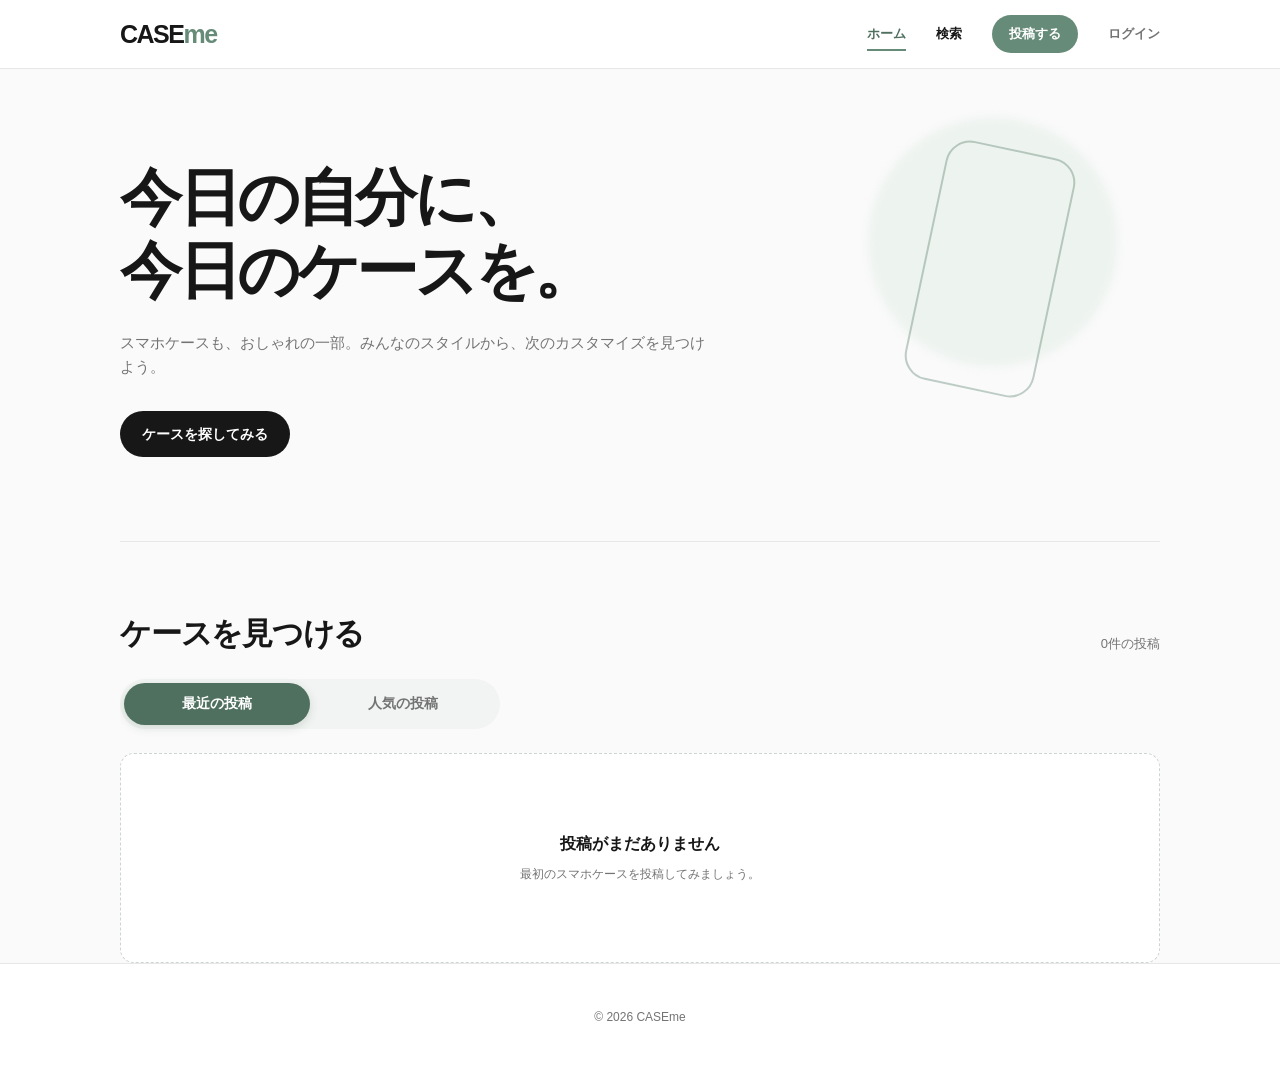
==== commit e0b4d7d3: "Polish index.html for photo-first design" ====
--- a/index.html
+++ b/index.html
@@ -20,7 +20,7 @@
   <link rel="manifest" href="site.webmanifest">
 
   <!-- デザインを設定するCSSファイルを読み込みます -->
-  <link rel="stylesheet" href="style.css?v=5">
+  <link rel="stylesheet" href="style.css?v=6">
 </head>
 
 <body class="home-page">
@@ -182,15 +182,13 @@
     <!-- サービスの紹介部分 -->
     <section class="hero">
       <div class="hero-content">
-        <p class="hero-label">SHOW YOUR STYLE</p>
-
         <h1>
           今日の自分に、<br>
         今日のケースを。
         </h1>
 
         <p class="hero-description">
-          スマホケースも、おしゃれの一部。ステッカー、キーホルダー、推し活アイテムなどを使ったみんなのスタイルを見て、次のカスタマイズの参考にしよう。
+          スマホケースも、おしゃれの一部。みんなのスタイルから、次のカスタマイズを見つけよう。
         </p>
 
         <a href="search.html" class="hero-button">ケースを探してみる</a>
@@ -267,7 +265,6 @@
     <section id="posts" class="posts-section home-feed-section">
       <div class="section-heading">
         <div>
-          <p class="section-label">EXPLORE CASES</p>
           <h2>ケースを見つける</h2>
         </div>
 
@@ -792,7 +789,7 @@
 
 <script src="supabase-favorites.js"></script>
 
-<script src="supabase-profiles.js"></script>
+<script src="supabase-profiles.js?v=2"></script>
 
 <!-- 通知機能の処理 -->
 <script src="supabase-notifications.js"></script>
@@ -806,7 +803,7 @@
 <script src="multi-image-ui.js"></script>
 
 <!-- CASEme本体の処理 -->
-<script src="script.js"></script>
+<script src="script.js?v=2"></script>
 
 <!-- スマホ用固定下部ナビゲーション -->
 <nav class="bottom-nav" aria-label="モバイルナビゲーション">
--- a/style.css
+++ b/style.css
@@ -599,6 +599,246 @@
 
   .form-section {
     margin-bottom: 70px;
+  }
+}
+
+/* ==========================================
+   起動画面・横スワイプ式ホームフィード
+========================================== */
+
+.app-splash {
+  position: fixed;
+  inset: 0;
+  z-index: 9999;
+  display: grid;
+  place-items: center;
+  background: #ffffff;
+  opacity: 1;
+  transition: opacity 0.4s ease, visibility 0.4s ease;
+}
+
+.app-splash.is-hiding {
+  visibility: hidden;
+  opacity: 0;
+}
+
+.splash-visible {
+  overflow: hidden;
+}
+
+.app-splash-brand {
+  display: grid;
+  justify-items: center;
+  gap: 18px;
+  animation: splashBrandIn 0.55s ease both;
+}
+
+.app-splash-icon {
+  width: 92px;
+  height: 92px;
+  border-radius: 22px;
+  box-shadow: 0 12px 32px rgba(48, 78, 63, 0.14);
+}
+
+.app-splash-logo {
+  margin: 0;
+  color: #111111;
+  font-size: 26px;
+  font-weight: 800;
+  letter-spacing: -0.04em;
+}
+
+.app-splash-logo span {
+  color: var(--accent-dark);
+}
+
+@keyframes splashBrandIn {
+  from {
+    opacity: 0;
+    transform: translateY(8px) scale(0.96);
+  }
+  to {
+    opacity: 1;
+    transform: translateY(0) scale(1);
+  }
+}
+
+.home-feed-section {
+  overflow: hidden;
+}
+
+.home-feed-tabs {
+  display: grid;
+  grid-template-columns: repeat(2, minmax(0, 1fr));
+  width: min(380px, 100%);
+  margin: 0 0 24px;
+  padding: 4px;
+  background: #f1f4f2;
+  border-radius: 999px;
+}
+
+.home-feed-tab {
+  min-height: 42px;
+  padding: 8px 18px;
+  color: var(--text-sub);
+  background: transparent;
+  border: 0;
+  border-radius: 999px;
+  font: inherit;
+  font-size: 14px;
+  font-weight: 700;
+  cursor: pointer;
+  transition: color 0.2s ease, background-color 0.2s ease,
+    box-shadow 0.2s ease;
+}
+
+.home-feed-tab.active {
+  color: #ffffff;
+  background: var(--accent-dark);
+  box-shadow: 0 3px 10px rgba(48, 78, 63, 0.16);
+}
+
+.home-feed-carousel {
+  display: flex;
+  width: 100%;
+  overflow-x: auto;
+  overflow-y: hidden;
+  scroll-snap-type: x mandatory;
+  scroll-behavior: smooth;
+  scrollbar-width: none;
+  overscroll-behavior-x: contain;
+}
+
+.home-feed-carousel::-webkit-scrollbar {
+  display: none;
+}
+
+.home-feed-panel {
+  flex: 0 0 100%;
+  min-width: 0;
+  scroll-snap-align: start;
+  scroll-snap-stop: always;
+}
+
+.home-feed-swipe-hint {
+  display: none;
+  margin: 14px 0 0;
+  color: var(--text-sub);
+  text-align: center;
+  font-size: 11px;
+}
+
+/* カードの情報欄をコンパクトにして写真の比率を高めます */
+.home-feed-panel .post-content {
+  padding: 12px 14px 11px;
+}
+
+.home-feed-panel .post-content h3 {
+  display: -webkit-box;
+  min-height: 0;
+  margin: 7px 0 9px;
+  overflow: hidden;
+  font-size: 14px;
+  line-height: 1.4;
+  -webkit-box-orient: vertical;
+  -webkit-line-clamp: 1;
+}
+
+.home-feed-panel .post-tags {
+  flex-wrap: nowrap;
+  overflow: hidden;
+  white-space: nowrap;
+}
+
+.home-feed-panel .post-card-actions {
+  min-height: 28px;
+}
+
+@media (max-width: 600px) {
+  .home-feed-section {
+    width: calc(100% - 24px);
+    margin-top: 44px;
+  }
+
+  .home-feed-section .section-heading {
+    margin-bottom: 18px;
+  }
+
+  .home-feed-tabs {
+    width: 100%;
+    margin-bottom: 16px;
+  }
+
+  .home-feed-swipe-hint {
+    display: block;
+  }
+
+  /* ホームだけは写真を2列で見渡せる構成にします */
+  .home-page:not(.search-page) .home-feed-panel .post-grid {
+    grid-template-columns: repeat(2, minmax(0, 1fr)) !important;
+    gap: 10px !important;
+  }
+
+  .home-page:not(.search-page) .home-feed-panel .post-card {
+    min-width: 0;
+    border-radius: 13px;
+  }
+
+  .home-page:not(.search-page) .home-feed-panel .post-image {
+    width: 100%;
+    height: auto !important;
+    aspect-ratio: 1 / 1;
+    object-fit: cover;
+    object-position: center;
+  }
+
+  .home-feed-panel .post-content {
+    padding: 9px 9px 8px;
+  }
+
+  .home-feed-panel .post-content h3 {
+    margin: 5px 0 6px;
+    font-size: 12px;
+  }
+
+  .home-feed-panel .post-tags {
+    gap: 3px;
+  }
+
+  .home-feed-panel .post-tags span {
+    padding: 0;
+    background: transparent;
+    font-size: 9px;
+  }
+
+  .home-feed-panel .device-name {
+    max-width: 78px;
+    overflow: hidden;
+    font-size: 9px;
+    text-overflow: ellipsis;
+    white-space: nowrap;
+  }
+
+  .home-feed-panel .favorite-count {
+    display: none;
+  }
+
+  .home-feed-panel .like-button {
+    width: 25px;
+    height: 25px;
+    font-size: 17px;
+  }
+}
+
+@media (prefers-reduced-motion: reduce) {
+  .app-splash-brand {
+    animation: none;
+  }
+
+  .app-splash,
+  .home-feed-carousel {
+    scroll-behavior: auto;
+    transition: none;
   }
 }
 /* =========================
@@ -3666,3 +3906,139 @@
     padding-top: 42px;
   }
 }
+
+/* ==========================================
+   複数画像のプレビュー・詳細ギャラリー
+========================================== */
+
+.image-preview-list {
+  display: grid;
+  grid-template-columns: repeat(auto-fit, minmax(130px, 1fr));
+  gap: 10px;
+  width: 100%;
+}
+
+.post-card {
+  position: relative;
+}
+
+.post-image-count {
+  position: absolute;
+  top: 10px;
+  right: 10px;
+  z-index: 1;
+  padding: 5px 8px;
+  color: #ffffff;
+  background: rgba(17, 17, 17, 0.6);
+  border-radius: 999px;
+  font-size: 10px;
+  font-weight: 700;
+  line-height: 1;
+}
+
+.post-image-count[hidden] {
+  display: none;
+}
+
+.image-preview-list[hidden] {
+  display: none;
+}
+
+.image-preview-item {
+  position: relative;
+  min-width: 0;
+  overflow: hidden;
+  background: #eef2ef;
+  border-radius: 12px;
+}
+
+.image-preview-item .image-preview {
+  display: block;
+  width: 100%;
+  height: auto;
+  aspect-ratio: 1 / 1;
+  object-fit: cover;
+}
+
+.image-preview-number {
+  position: absolute;
+  top: 8px;
+  right: 8px;
+  display: grid;
+  width: 24px;
+  height: 24px;
+  place-items: center;
+  color: #ffffff;
+  background: rgba(17, 17, 17, 0.72);
+  border-radius: 50%;
+  font-size: 11px;
+  font-weight: 700;
+}
+
+.detail-image-area {
+  position: relative;
+  overflow: hidden;
+}
+
+.detail-image-track {
+  display: flex;
+  width: 100%;
+  height: 100%;
+  overflow-x: auto;
+  scroll-snap-type: x mandatory;
+  scrollbar-width: none;
+}
+
+.detail-image-track::-webkit-scrollbar {
+  display: none;
+}
+
+.detail-image-track .detail-image {
+  flex: 0 0 100%;
+  width: 100%;
+  height: 100%;
+  object-fit: contain;
+  scroll-snap-align: start;
+  scroll-snap-stop: always;
+}
+
+.detail-image-indicator {
+  position: absolute;
+  bottom: 14px;
+  left: 50%;
+  display: flex;
+  gap: 5px;
+  padding: 6px 8px;
+  background: rgba(17, 17, 17, 0.42);
+  border-radius: 999px;
+  transform: translateX(-50%);
+}
+
+.detail-image-dot {
+  width: 6px;
+  height: 6px;
+  background: rgba(255, 255, 255, 0.55);
+  border-radius: 50%;
+}
+
+.detail-image-dot.active {
+  background: #ffffff;
+}
+
+.detail-image-count {
+  position: absolute;
+  top: 12px;
+  right: 12px;
+  padding: 5px 9px;
+  color: #ffffff;
+  background: rgba(17, 17, 17, 0.58);
+  border-radius: 999px;
+  font-size: 11px;
+  font-weight: 700;
+}
+
+@media (max-width: 600px) {
+  .image-preview-list {
+    grid-template-columns: repeat(2, minmax(0, 1fr));
+  }
+}
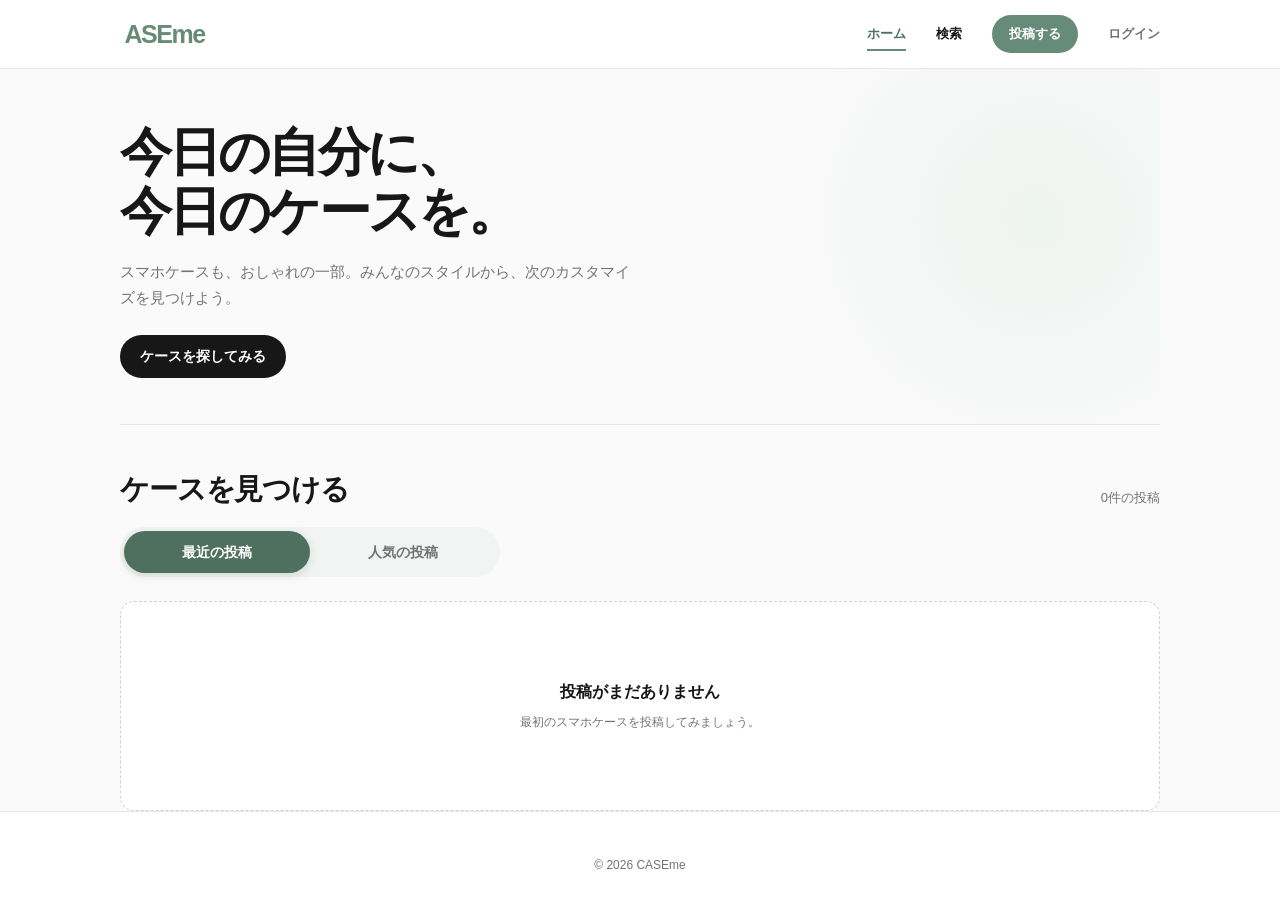
==== commit 7ba99e42: "Use phone-shaped C logo in index.html" ====
--- a/index.html
+++ b/index.html
@@ -20,7 +20,7 @@
   <link rel="manifest" href="site.webmanifest">
 
   <!-- デザインを設定するCSSファイルを読み込みます -->
-  <link rel="stylesheet" href="style.css?v=6">
+  <link rel="stylesheet" href="style.css?v=7">
 </head>
 
 <body class="home-page">
@@ -44,7 +44,15 @@
         class="logo"
         aria-label="CASEme ホーム"
       >
-        CASE<span>me</span>
+        <img
+          class="logo-phone-c"
+          src="caseme-icons/caseme-logo-c.svg"
+          alt=""
+          aria-hidden="true"
+        >
+        <span class="logo-word">
+          <span class="logo-ase">ASE</span><span class="logo-me">me</span>
+        </span>
       </a>
 
       <nav class="header-nav" aria-label="メインメニュー">
--- a/style.css
+++ b/style.css
@@ -4042,3 +4042,276 @@
     grid-template-columns: repeat(2, minmax(0, 1fr));
   }
 }
+
+/* ==========================================
+   ホーム画面：写真中心の仕上げ
+========================================== */
+
+/* 英語の飾り見出しを減らし、投稿アプリらしく簡潔にします */
+.hero-label,
+.section-label {
+  display: none;
+}
+
+.home-page:not(.search-page) .hero {
+  padding: 54px 0 46px;
+  background:
+    radial-gradient(
+      circle at 88% 42%,
+      rgba(237, 243, 239, 0.92),
+      transparent 29%
+    );
+}
+
+.home-page:not(.search-page) .hero::before,
+.home-page:not(.search-page) .hero::after {
+  display: none;
+}
+
+.home-page:not(.search-page) .hero h1 {
+  font-size: clamp(36px, 5vw, 52px);
+  line-height: 1.14;
+}
+
+.home-page:not(.search-page) .hero-description {
+  max-width: 520px;
+  margin: 17px 0 24px;
+  line-height: 1.75;
+}
+
+.home-page:not(.search-page) .hero-button {
+  min-height: 43px;
+  padding-inline: 20px;
+}
+
+.home-page:not(.search-page) .home-feed-section {
+  margin-top: 46px;
+}
+
+.home-page:not(.search-page) .home-feed-section .section-heading {
+  margin-bottom: 18px;
+}
+
+.home-page:not(.search-page) .home-feed-section .section-heading h2 {
+  font-size: clamp(23px, 3vw, 29px);
+}
+
+.post-image-wrapper {
+  position: relative;
+  overflow: hidden;
+  background: #eef1ef;
+}
+
+.post-image-wrapper::after {
+  content: "";
+  position: absolute;
+  right: 0;
+  bottom: 0;
+  left: 0;
+  height: 34%;
+  pointer-events: none;
+  background: linear-gradient(
+    to top,
+    rgba(8, 12, 10, 0.5),
+    transparent
+  );
+}
+
+.post-image-wrapper .post-image {
+  display: block;
+  border-bottom: 0;
+  transition: transform 0.35s ease;
+}
+
+.post-card:hover .post-image-wrapper .post-image {
+  transform: scale(1.015);
+}
+
+.post-author-overlay {
+  position: absolute;
+  right: 48px;
+  bottom: 10px;
+  left: 10px;
+  z-index: 2;
+  display: flex;
+  align-items: center;
+  gap: 7px;
+  min-width: 0;
+  color: #ffffff;
+}
+
+.post-author-avatar {
+  display: grid;
+  width: 25px;
+  height: 25px;
+  flex: 0 0 auto;
+  place-items: center;
+  overflow: hidden;
+  background-color: rgba(102, 139, 120, 0.92);
+  background-position: center;
+  background-size: cover;
+  border: 1px solid rgba(255, 255, 255, 0.78);
+  border-radius: 50%;
+  font-size: 10px;
+  font-weight: 800;
+}
+
+.post-author-avatar.has-image {
+  color: transparent;
+}
+
+.post-author-name {
+  overflow: hidden;
+  font-size: 11px;
+  font-weight: 700;
+  line-height: 1.2;
+  text-overflow: ellipsis;
+  text-shadow: 0 1px 4px rgba(0, 0, 0, 0.32);
+  white-space: nowrap;
+}
+
+.post-image-wrapper .like-button {
+  position: absolute;
+  right: 9px;
+  bottom: 8px;
+  z-index: 3;
+  width: 34px;
+  height: 34px;
+  color: #ffffff;
+  background: rgba(17, 17, 17, 0.28);
+  border: 1px solid rgba(255, 255, 255, 0.38);
+  backdrop-filter: blur(5px);
+}
+
+.post-image-wrapper .like-button:hover,
+.post-image-wrapper .like-button.active {
+  color: #ffffff;
+  background: rgba(79, 112, 95, 0.9);
+}
+
+.post-image-wrapper .post-image-count {
+  top: 9px;
+  right: 9px;
+}
+
+.post-card {
+  border-color: rgba(23, 23, 23, 0.06);
+  border-radius: 12px;
+  box-shadow: 0 3px 14px rgba(20, 30, 25, 0.035);
+}
+
+.post-card:hover {
+  box-shadow: 0 8px 24px rgba(20, 30, 25, 0.075);
+}
+
+.home-feed-panel .post-tags {
+  margin-bottom: 0;
+  color: #647169;
+}
+
+.home-feed-panel .post-card-actions:empty {
+  display: none;
+}
+
+.home-feed-panel .post-card-actions {
+  min-height: 0;
+  margin-top: 0;
+}
+
+.home-feed-panel .post-card-actions:has(.favorite-count) {
+  margin-top: 5px;
+}
+
+.home-feed-panel .device-name {
+  display: none;
+}
+
+@media (max-width: 600px) {
+  .site-header {
+    border-bottom-color: rgba(23, 23, 23, 0.06);
+  }
+
+  .header-inner {
+    min-height: 58px;
+  }
+
+  .home-page:not(.search-page) .hero {
+    width: calc(100% - 28px);
+    padding: 31px 2px 30px;
+    background:
+      radial-gradient(
+        circle at 94% 28%,
+        rgba(237, 243, 239, 0.94),
+        transparent 35%
+      );
+  }
+
+  .home-page:not(.search-page) .hero h1 {
+    max-width: 310px;
+    font-size: 32px;
+    letter-spacing: -0.05em;
+  }
+
+  .home-page:not(.search-page) .hero-description {
+    max-width: 320px;
+    margin: 13px 0 19px;
+    font-size: 13px;
+    line-height: 1.7;
+  }
+
+  .home-page:not(.search-page) .hero-button {
+    min-height: 40px;
+    padding-inline: 18px;
+    font-size: 12px;
+  }
+
+  .home-page:not(.search-page) .home-feed-section {
+    margin-top: 34px;
+  }
+
+  .home-page:not(.search-page) .post-count {
+    display: none;
+  }
+
+  .home-feed-panel .post-content {
+    padding: 8px 8px 9px;
+  }
+
+  .home-feed-panel .post-content h3 {
+    margin: 4px 0 0;
+    font-size: 11px;
+    line-height: 1.35;
+  }
+
+  .post-author-overlay {
+    right: 39px;
+    bottom: 7px;
+    left: 7px;
+    gap: 5px;
+  }
+
+  .post-author-avatar {
+    width: 21px;
+    height: 21px;
+    font-size: 8px;
+  }
+
+  .post-author-name {
+    font-size: 9px;
+  }
+
+  .post-image-wrapper .like-button {
+    right: 6px;
+    bottom: 6px;
+    width: 29px;
+    height: 29px;
+    font-size: 18px;
+  }
+
+  .post-image-wrapper .post-image-count {
+    top: 6px;
+    right: 6px;
+    padding: 4px 6px;
+    font-size: 8px;
+  }
+}
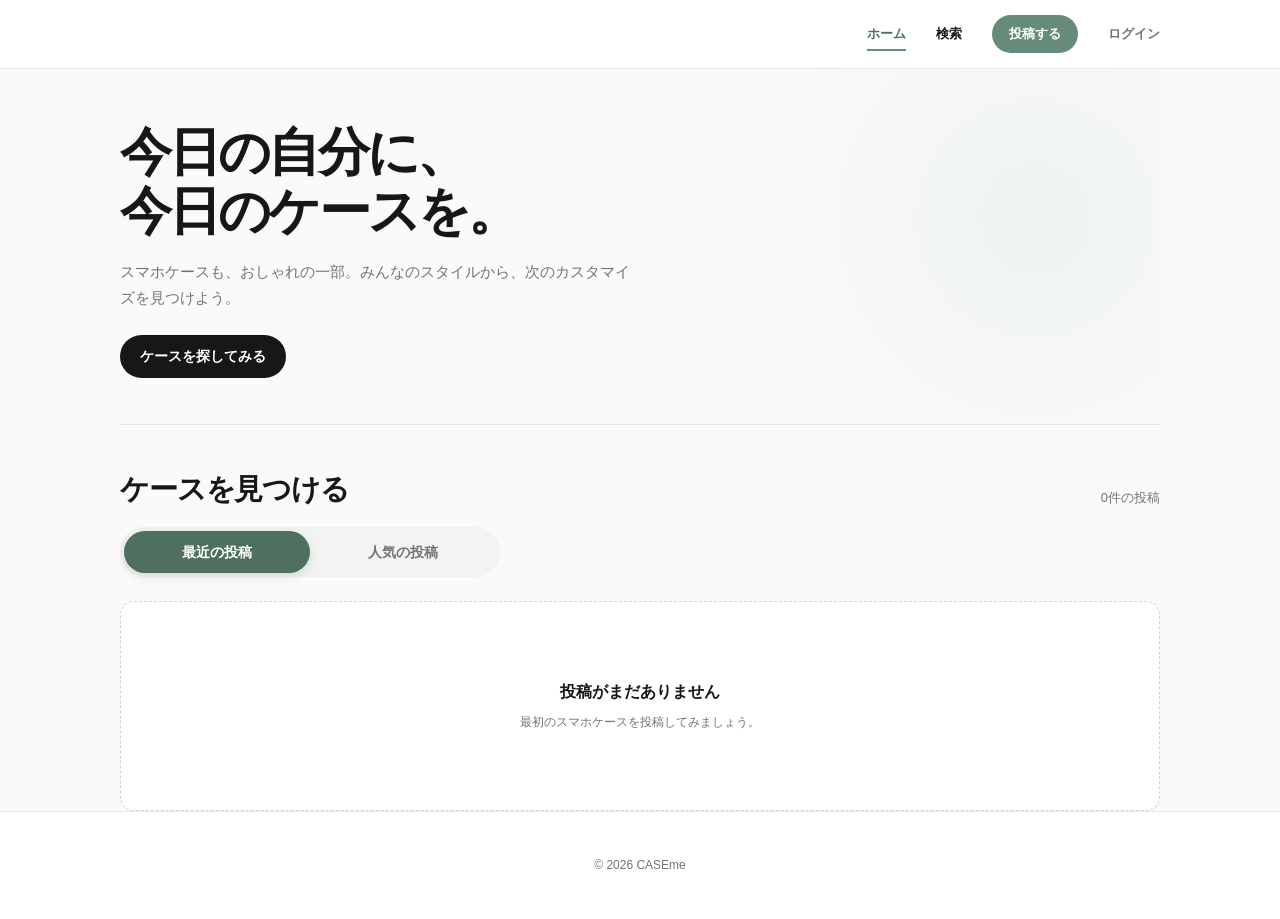
==== commit d7d3e4b4: "Unify CASEme wordmark in index.html" ====
--- a/index.html
+++ b/index.html
@@ -20,7 +20,7 @@
   <link rel="manifest" href="site.webmanifest">
 
   <!-- デザインを設定するCSSファイルを読み込みます -->
-  <link rel="stylesheet" href="style.css?v=7">
+  <link rel="stylesheet" href="style.css?v=8">
 </head>
 
 <body class="home-page">
@@ -31,7 +31,11 @@
         src="caseme-icons/caseme-icon-192.png"
         alt=""
       >
-      <p class="app-splash-logo">CASE<span>me</span></p>
+      <img
+        class="app-splash-wordmark"
+        src="caseme-icons/caseme-logo-c.svg?v=2"
+        alt=""
+      >
     </div>
   </div>
 <!-- ページ上部のヘッダー -->
@@ -45,14 +49,11 @@
         aria-label="CASEme ホーム"
       >
         <img
-          class="logo-phone-c"
-          src="caseme-icons/caseme-logo-c.svg"
+          class="logo-wordmark"
+          src="caseme-icons/caseme-logo-c.svg?v=2"
           alt=""
           aria-hidden="true"
         >
-        <span class="logo-word">
-          <span class="logo-ase">ASE</span><span class="logo-me">me</span>
-        </span>
       </a>
 
       <nav class="header-nav" aria-label="メインメニュー">
--- a/style.css
+++ b/style.css
@@ -82,13 +82,39 @@
 }
 
 .logo {
-  font-size: 25px;
-  font-weight: 800;
-  letter-spacing: -0.06em;
-}
-
-.logo span {
+  display: inline-flex;
+  align-items: center;
+  gap: 0;
+  font-family:
+    ui-rounded,
+    "Avenir Next",
+    "Helvetica Neue",
+    sans-serif;
+  font-size: 24px;
+  font-weight: 700;
+  letter-spacing: -0.045em;
+  line-height: 1;
+}
+
+.logo-phone-c {
+  width: 23px;
+  height: 29px;
+  margin-right: -1px;
+  flex: 0 0 auto;
+  transition: transform 0.2s ease;
+}
+
+.logo-word {
+  display: inline-flex;
+  align-items: baseline;
+}
+
+.logo-me {
   color: var(--accent);
+}
+
+.logo:hover .logo-phone-c {
+  transform: rotate(-3deg) translateY(-1px);
 }
 
 .header-nav {
@@ -474,6 +500,11 @@
 
   .logo {
     font-size: 18px;
+  }
+
+  .logo-phone-c {
+    width: 18px;
+    height: 24px;
   }
 
   .header-inner {
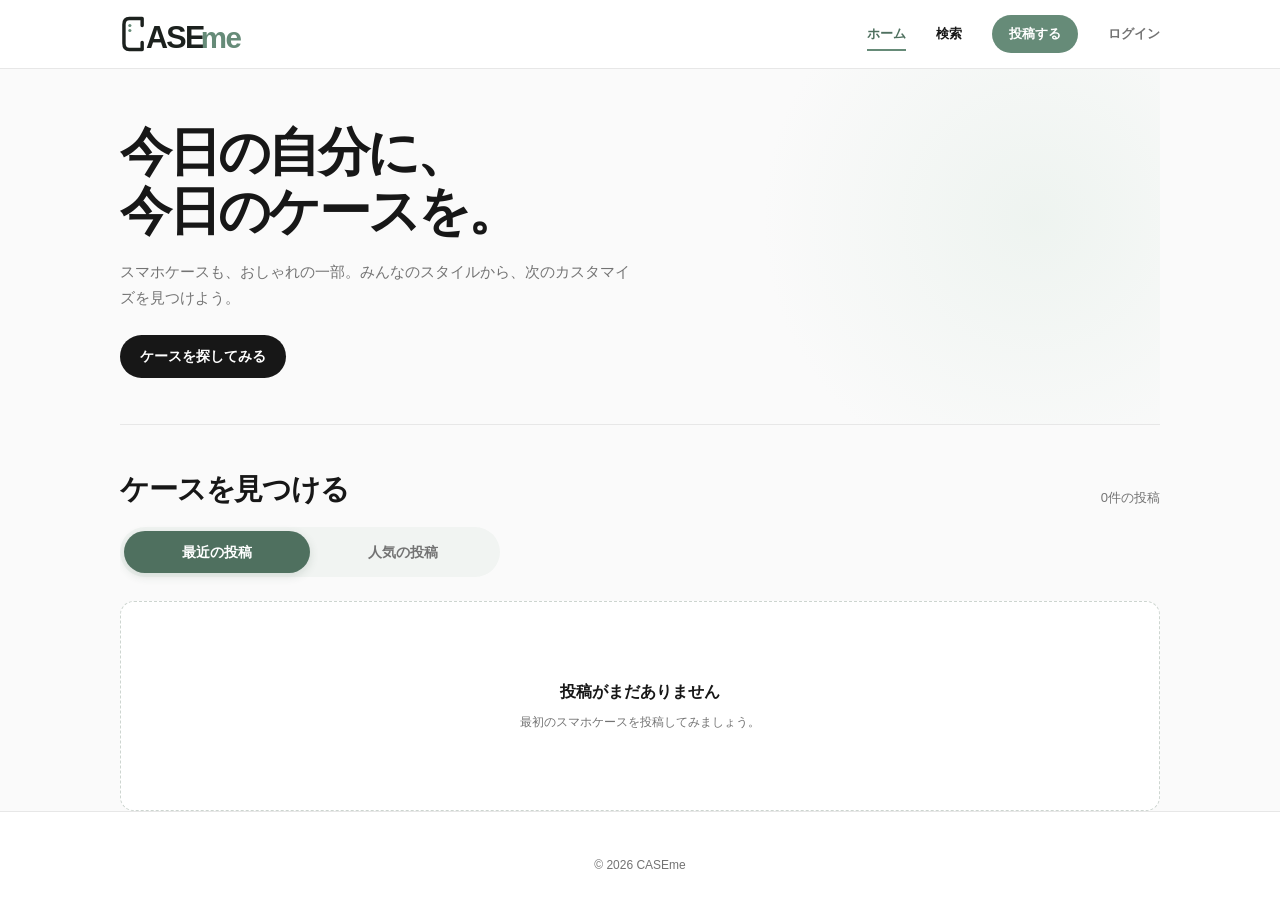
==== commit 54fd97b9: "Refresh mature CASEme wordmark" ====
--- a/index.html
+++ b/index.html
@@ -33,7 +33,7 @@
       >
       <img
         class="app-splash-wordmark"
-        src="caseme-icons/caseme-logo-c.svg?v=2"
+        src="caseme-icons/caseme-logo-c.svg?v=3"
         alt=""
       >
     </div>
@@ -50,7 +50,7 @@
       >
         <img
           class="logo-wordmark"
-          src="caseme-icons/caseme-logo-c.svg?v=2"
+          src="caseme-icons/caseme-logo-c.svg?v=3"
           alt=""
           aria-hidden="true"
         >
--- a/style.css
+++ b/style.css
@@ -84,37 +84,18 @@
 .logo {
   display: inline-flex;
   align-items: center;
-  gap: 0;
-  font-family:
-    ui-rounded,
-    "Avenir Next",
-    "Helvetica Neue",
-    sans-serif;
-  font-size: 24px;
-  font-weight: 700;
-  letter-spacing: -0.045em;
   line-height: 1;
 }
 
-.logo-phone-c {
-  width: 23px;
-  height: 29px;
-  margin-right: -1px;
-  flex: 0 0 auto;
+.logo-wordmark {
+  display: block;
+  width: 124px;
+  height: auto;
   transition: transform 0.2s ease;
 }
 
-.logo-word {
-  display: inline-flex;
-  align-items: baseline;
-}
-
-.logo-me {
-  color: var(--accent);
-}
-
-.logo:hover .logo-phone-c {
-  transform: rotate(-3deg) translateY(-1px);
+.logo:hover .logo-wordmark {
+  transform: rotate(-1deg) translateY(-1px);
 }
 
 .header-nav {
@@ -498,13 +479,8 @@
     padding-bottom: calc(72px + env(safe-area-inset-bottom));
   }
 
-  .logo {
-    font-size: 18px;
-  }
-
-  .logo-phone-c {
-    width: 18px;
-    height: 24px;
+  .logo-wordmark {
+    width: 102px;
   }
 
   .header-inner {
@@ -671,16 +647,10 @@
   box-shadow: 0 12px 32px rgba(48, 78, 63, 0.14);
 }
 
-.app-splash-logo {
-  margin: 0;
-  color: #111111;
-  font-size: 26px;
-  font-weight: 800;
-  letter-spacing: -0.04em;
-}
-
-.app-splash-logo span {
-  color: var(--accent-dark);
+.app-splash-wordmark {
+  display: block;
+  width: 172px;
+  height: auto;
 }
 
 @keyframes splashBrandIn {
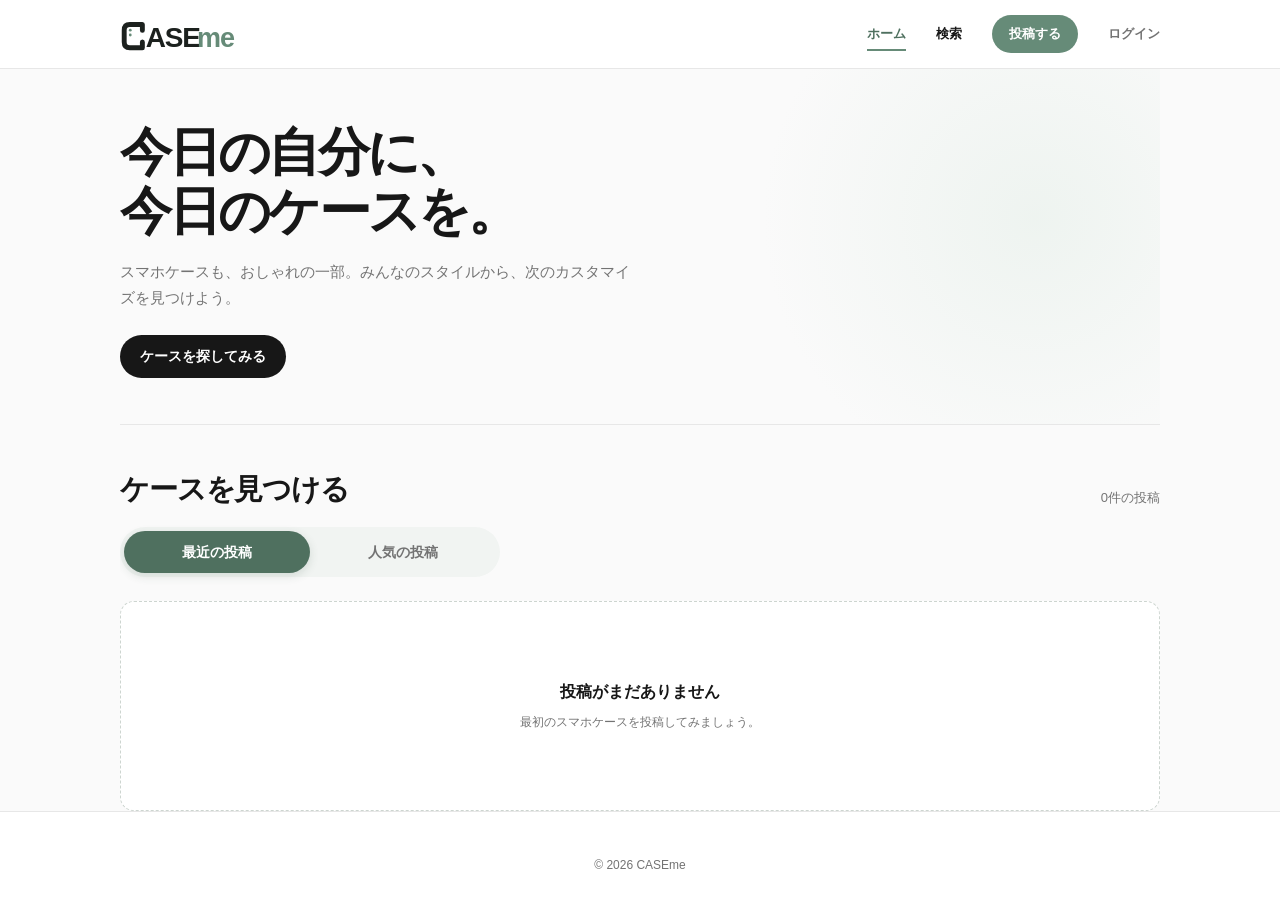
==== commit ce00fd40: "Refresh balanced CASEme logo" ====
--- a/index.html
+++ b/index.html
@@ -33,7 +33,7 @@
       >
       <img
         class="app-splash-wordmark"
-        src="caseme-icons/caseme-logo-c.svg?v=3"
+        src="caseme-icons/caseme-logo-c.svg?v=4"
         alt=""
       >
     </div>
@@ -50,7 +50,7 @@
       >
         <img
           class="logo-wordmark"
-          src="caseme-icons/caseme-logo-c.svg?v=3"
+          src="caseme-icons/caseme-logo-c.svg?v=4"
           alt=""
           aria-hidden="true"
         >
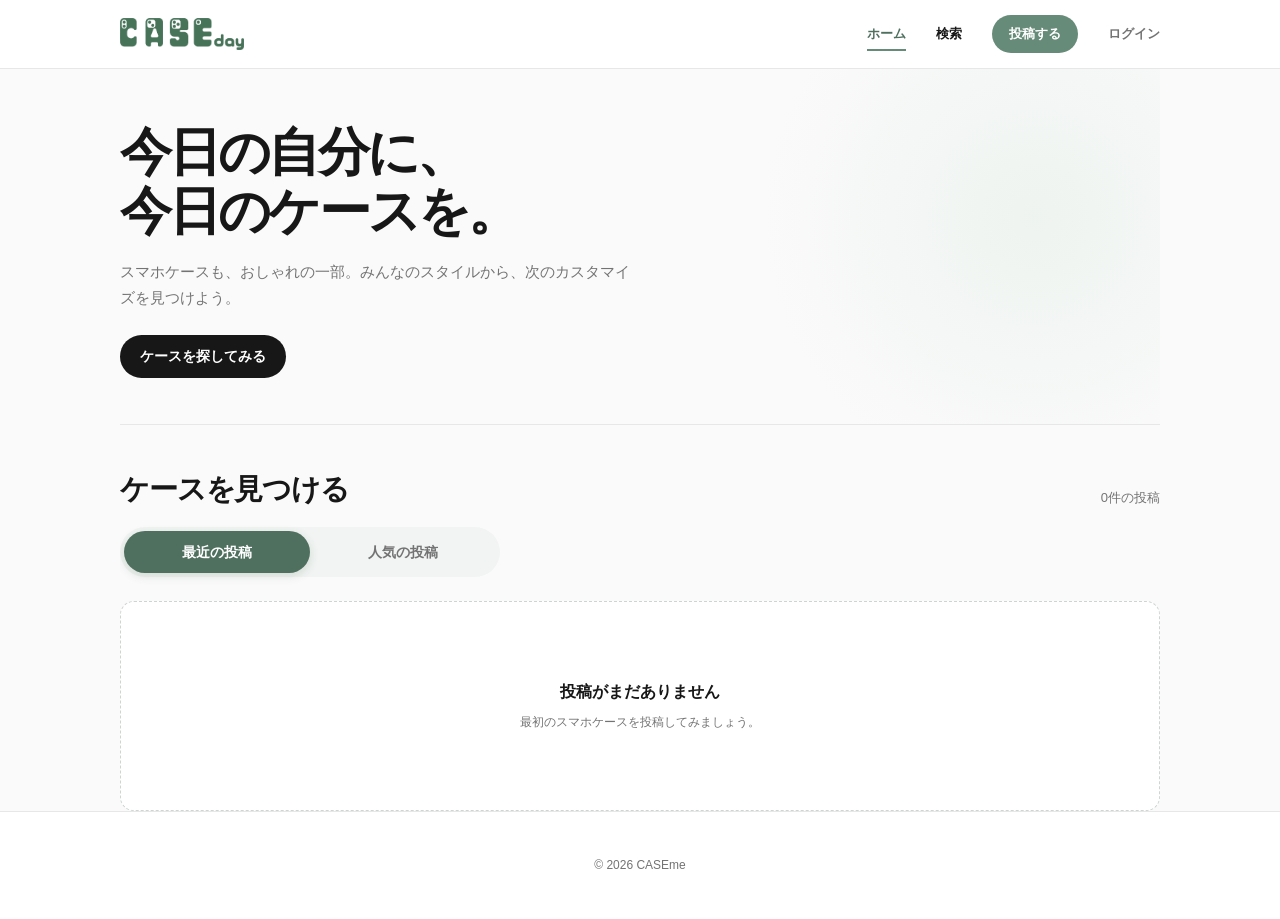
==== commit 94095ce0: "Use CASEday logo in index.html" ====
--- a/index.html
+++ b/index.html
@@ -33,7 +33,7 @@
       >
       <img
         class="app-splash-wordmark"
-        src="caseme-icons/caseme-logo-c.svg?v=4"
+        src="caseme-icons/caseday-logo.png?v=1"
         alt=""
       >
     </div>
@@ -46,11 +46,11 @@
       <a
         href="index.html"
         class="logo"
-        aria-label="CASEme ホーム"
+        aria-label="CASEday ホーム"
       >
         <img
           class="logo-wordmark"
-          src="caseme-icons/caseme-logo-c.svg?v=4"
+          src="caseme-icons/caseday-logo.png?v=1"
           alt=""
           aria-hidden="true"
         >
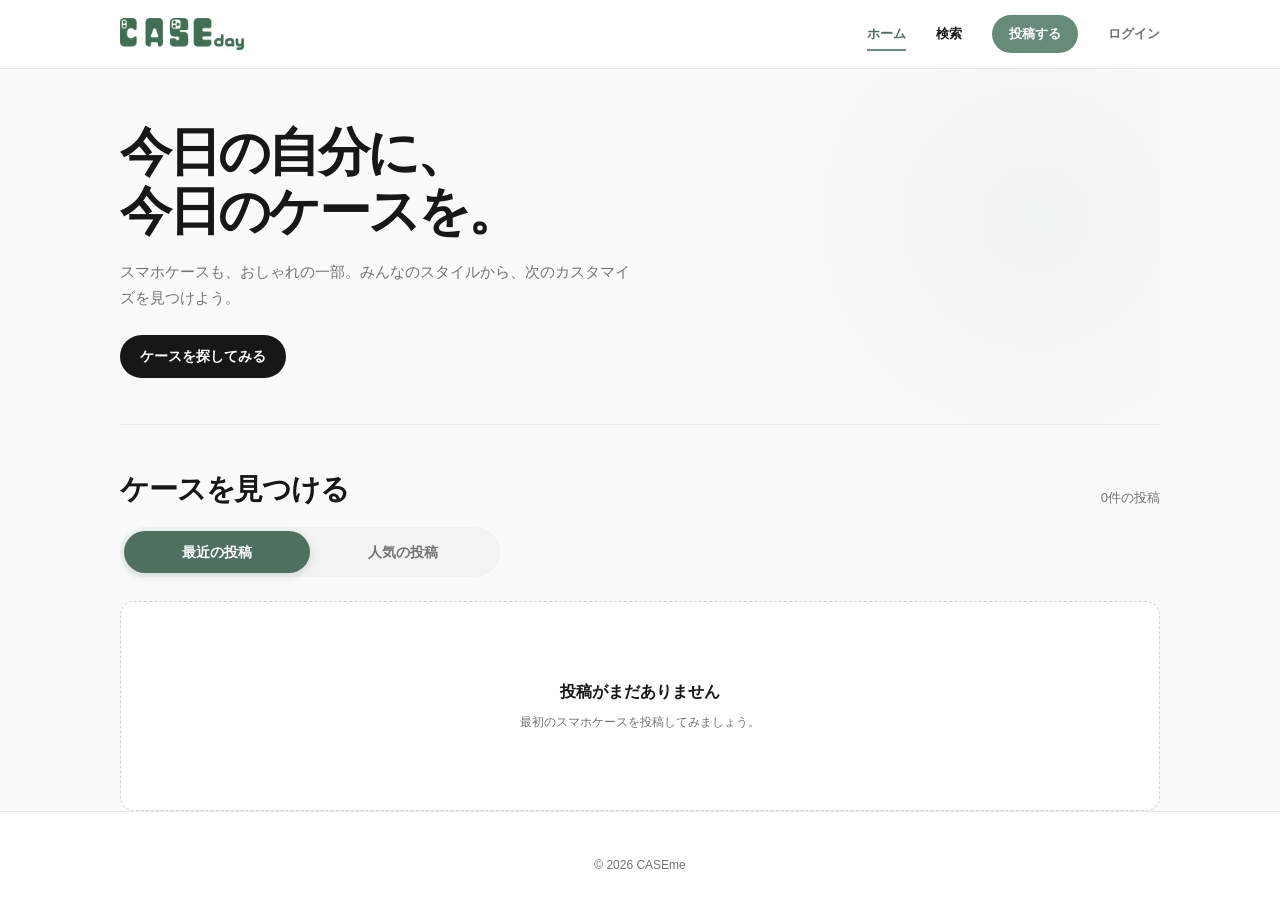
==== commit 201d0472: "Refresh CASEday logo in index.html" ====
--- a/index.html
+++ b/index.html
@@ -33,7 +33,7 @@
       >
       <img
         class="app-splash-wordmark"
-        src="caseme-icons/caseday-logo.png?v=1"
+        src="caseme-icons/caseday-logo.png?v=2"
         alt=""
       >
     </div>
@@ -50,7 +50,7 @@
       >
         <img
           class="logo-wordmark"
-          src="caseme-icons/caseday-logo.png?v=1"
+          src="caseme-icons/caseday-logo.png?v=2"
           alt=""
           aria-hidden="true"
         >
